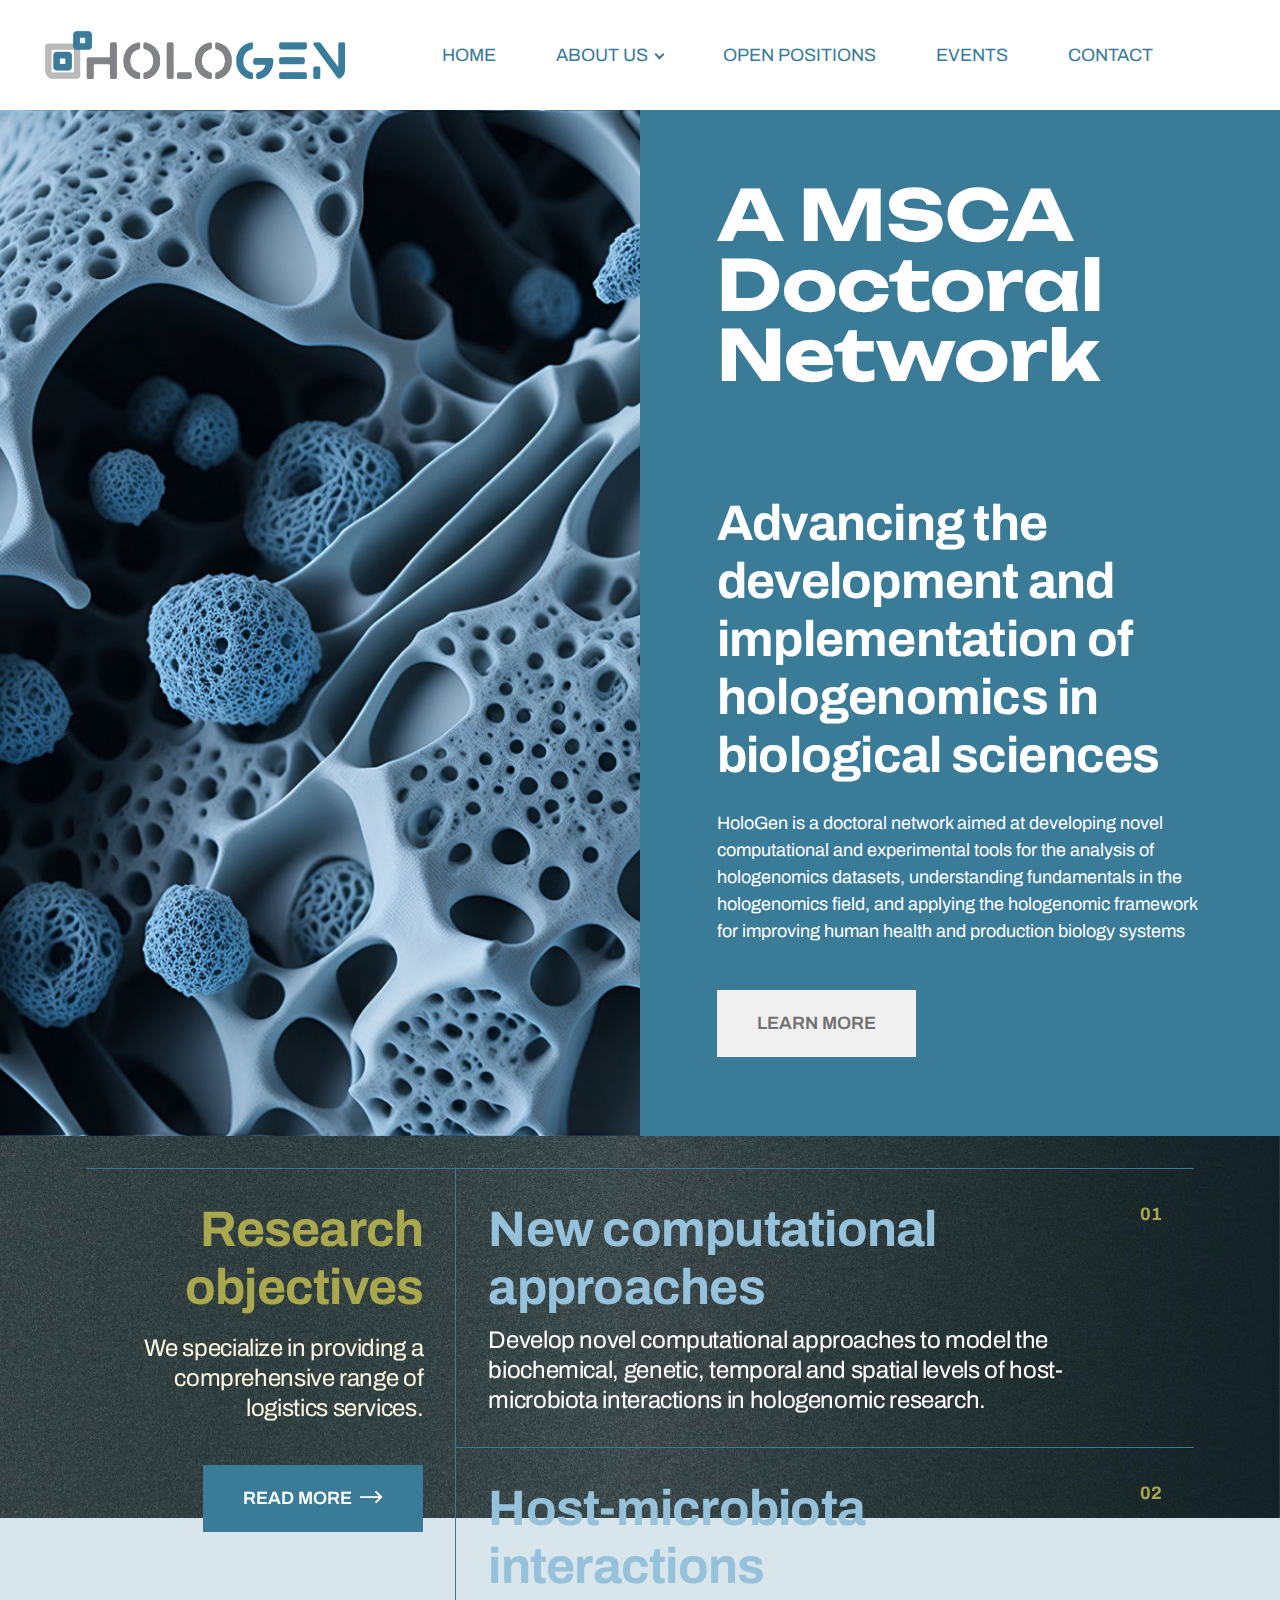
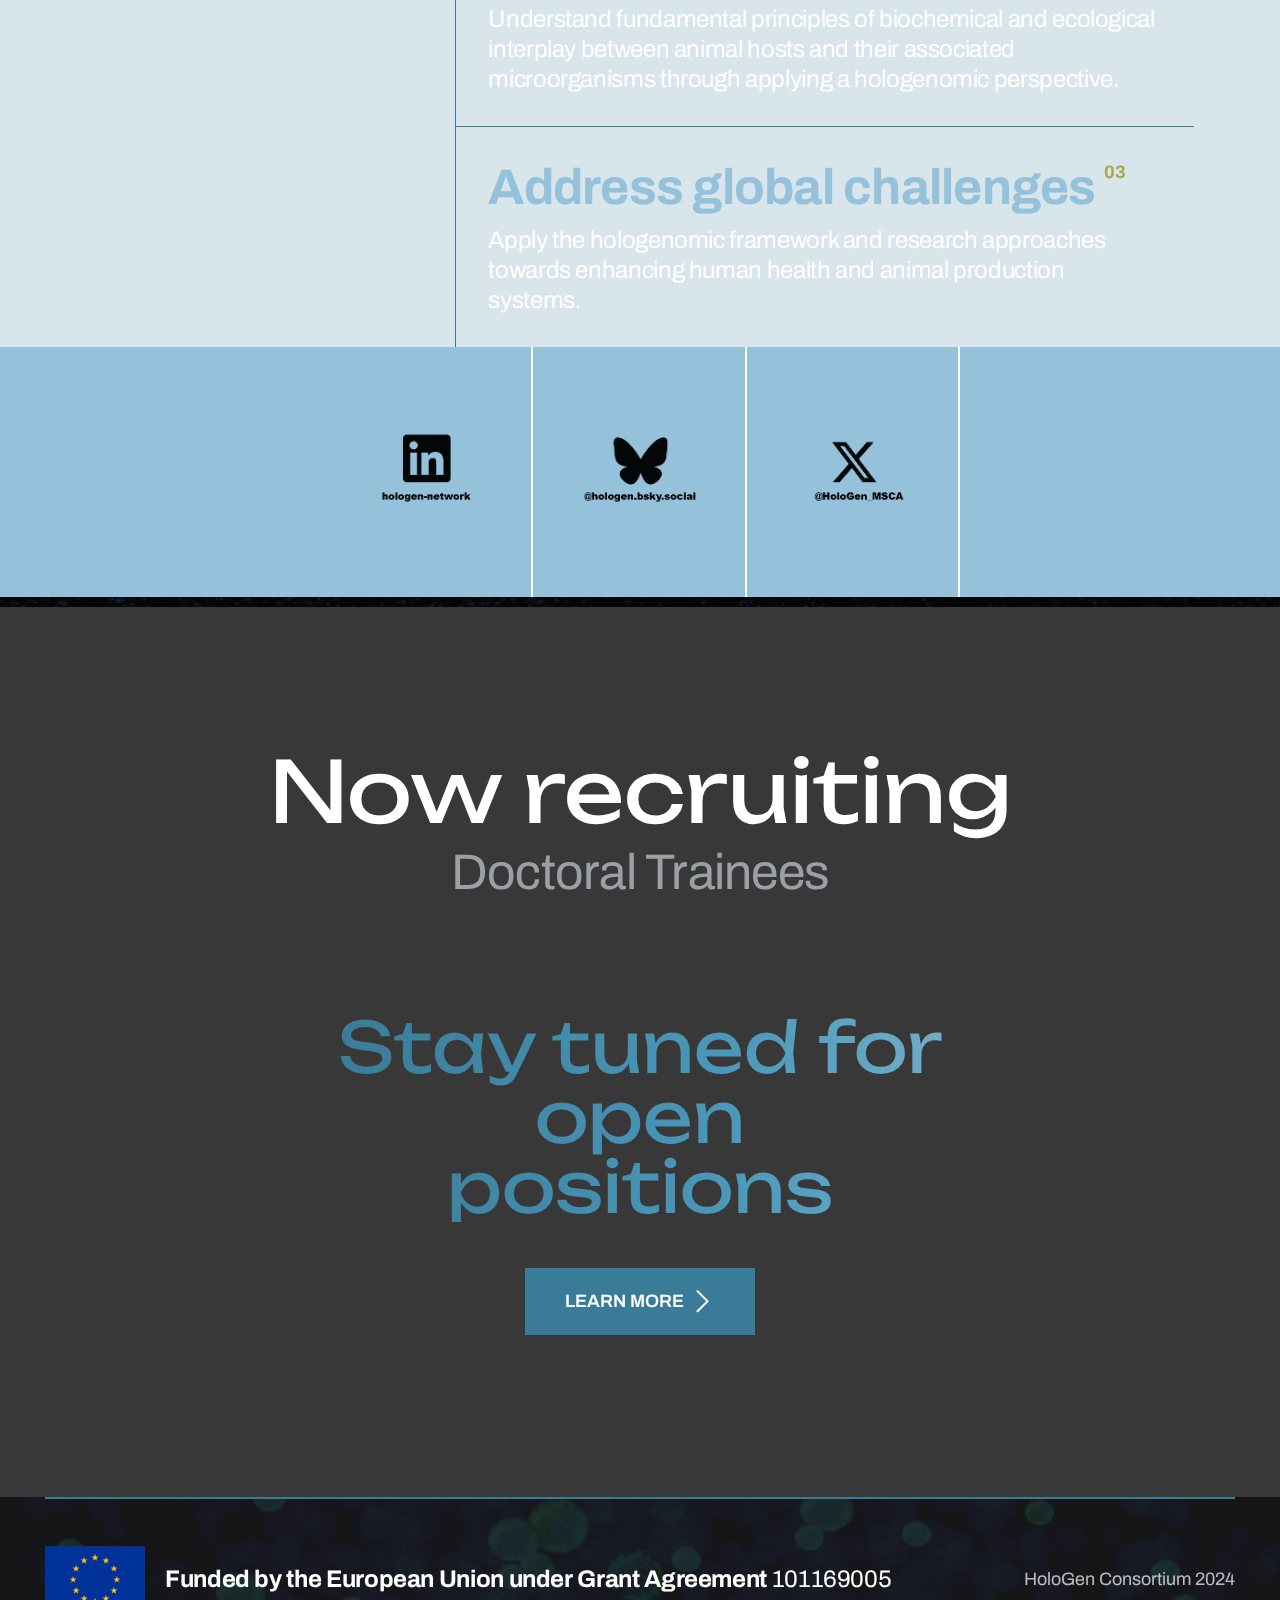
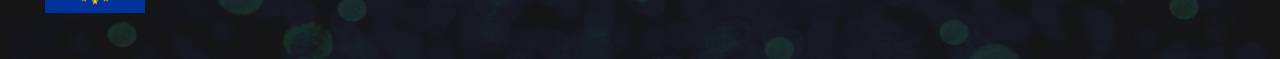
==== index.html @ 0f962e4b "UTU position" ====
<!DOCTYPE html>
<html  >
<head>
  
  <meta charset="UTF-8">
  <meta http-equiv="X-UA-Compatible" content="IE=edge">
  
  <meta name="viewport" content="width=device-width, initial-scale=1, minimum-scale=1">
  <link rel="shortcut icon" href="assets/images/hologen-favicon-128x130.png" type="image/x-icon">
  <meta name="description" content="">
  
  
  <title>Home</title>
  <link rel="stylesheet" href="assets/web/assets/mobirise-icons2/mobirise2.css">
  <link rel="stylesheet" href="assets/bootstrap/css/bootstrap.min.css">
  <link rel="stylesheet" href="assets/bootstrap/css/bootstrap-grid.min.css">
  <link rel="stylesheet" href="assets/bootstrap/css/bootstrap-reboot.min.css">
  <link rel="stylesheet" href="assets/parallax/jarallax.css">
  <link rel="stylesheet" href="assets/dropdown/css/style.css">
  <link rel="stylesheet" href="assets/socicon/css/styles.css">
  <link rel="stylesheet" href="assets/theme/css/style.css">
  <link rel="preload" href="https://fonts.googleapis.com/css?family=Unbounded:200,300,400,500,600,700,800,900&display=swap" as="style" onload="this.onload=null;this.rel='stylesheet'">
  <noscript><link rel="stylesheet" href="https://fonts.googleapis.com/css?family=Unbounded:200,300,400,500,600,700,800,900&display=swap"></noscript>
  <link rel="preload" href="https://fonts.googleapis.com/css?family=Archivo:100,200,300,400,500,600,700,800,900,100i,200i,300i,400i,500i,600i,700i,800i,900i&display=swap" as="style" onload="this.onload=null;this.rel='stylesheet'">
  <noscript><link rel="stylesheet" href="https://fonts.googleapis.com/css?family=Archivo:100,200,300,400,500,600,700,800,900,100i,200i,300i,400i,500i,600i,700i,800i,900i&display=swap"></noscript>
  <link rel="preload" as="style" href="assets/mobirise/css/mbr-additional.css?v=Hej0x1"><link rel="stylesheet" href="assets/mobirise/css/mbr-additional.css?v=Hej0x1" type="text/css">

  
  
  
</head>
<body>
  
  <section data-bs-version="5.1" class="menu menu01 divem5 cid-ukWJNv6UZV" once="menu" id="menu01-0">

    

    <nav class="navbar navbar-dropdown navbar-expand-lg">
        <div class="menu_box container-fluid">
            <div class="navbar-brand d-flex">
                <span class="navbar-logo">
                    <a href="index.html">
                        <img src="assets/images/hologen-logo-web-1000x160.png" alt="">
                    </a>
                </span>
                
                <button class="navbar-toggler" type="button" data-toggle="collapse" data-bs-toggle="collapse" data-target="#navbarSupportedContent" data-bs-target="#navbarSupportedContent" aria-controls="navbarNavAltMarkup" aria-expanded="false" aria-label="Toggle navigation">
                    <div class="hamburger">
                        <span></span>
                        <span></span>
                        <span></span>
                        <span></span>
                    </div>
                </button>
            </div>
            <div class="collapse navbar-collapse" id="navbarSupportedContent">
                <ul class="navbar-nav nav-dropdown nav-right" data-app-modern-menu="true"><li class="nav-item">
                        <a class="nav-link link text-primary display-4" href="index.html">
                            HOME
                        </a>
                    </li>
                    <li class="nav-item dropdown">
                        <a class="nav-link link text-primary dropdown-toggle display-4" href="#" data-toggle="dropdown-submenu" data-bs-toggle="dropdown" data-bs-auto-close="outside" aria-expanded="true">ABOUT US</a><div class="dropdown-menu" aria-labelledby="dropdown-214"><a class="text-primary show dropdown-item display-4" href="concept.html">Concept</a><a class="text-primary dropdown-item display-4" href="consortium.html">Consortium</a><a class="text-primary dropdown-item display-4" href="trainees.html">Trainees</a><a class="text-primary dropdown-item display-4" href="supervisors.html">Supervisors</a></div>
                    </li>
                    <li class="nav-item"><a class="nav-link link text-primary display-4" href="positions.html" aria-expanded="false">OPEN POSITIONS</a></li>
                    <li class="nav-item">
                        <a class="nav-link link text-primary display-4" href="events.html">EVENTS</a>
                    </li>
                    <li class="nav-item">
                        <a class="nav-link link text-primary display-4" href="contact.html">
                            CONTACT</a>
                    </li></ul>
                

                
            </div>
            
        </div>
    </nav>
</section>

<section data-bs-version="5.1" class="article04 divem5 cid-ulCXGBh31F" id="article04-6">
    
    

    <div class="container-fluid">
        <div class="row">
            <div class="col-12 col-lg-6 card">
                <div class="image-wrapper">
                    <img src="assets/images/mbr-1451x1087.jpg" alt="">
                </div>
            </div>
            <div class="col-12 col-lg-6 card">
                <div class="title-wrapper">
                    <h2 class="mbr-section-title mbr-fonts-style display-2"><strong>A MSCA Doctoral Network</strong></h2>
                    
                    <h3 class="mbr-section-subtitle mbr-fonts-style display-5"><strong>Advancing the development and implementation of hologenomics in biological sciences</strong></h3>
                    <p class="mbr-text mbr-fonts-style display-4">
                        HoloGen is a doctoral network aimed at developing novel computational and experimental tools for the analysis of hologenomics datasets, understanding fundamentals in the hologenomics field, and applying the hologenomic framework for improving human health and production biology systems
                    </p>
                    <div class="mbr-section-btn"><a class="btn btn-info display-4" href="concept.html">
                            LEARN MORE
                        </a></div>
                </div>
            </div>
        </div>
    </div>
</section>

<section data-bs-version="5.1" class="features01 fabm5 cid-ulGpEZr4z8 mbr-parallax-background" id="features01-17">
    

    
    <div class="mbr-overlay" style="opacity: 0.2; background-color: rgb(58, 123, 152);"></div>

    <div class="container">
        <div class="row">
            <div class="col-12 col-lg-4 card">
                <div class="content-wrapper">
                    <h2 class="mbr-section-title mbr-fonts-style display-5">
                        <strong>Research objectives</strong></h2>
                    <p class="mbr-text mbr-fonts-style display-7">
                        We specialize in providing a comprehensive range of logistics services.
                    </p>
                    <div class="mbr-section-btn"><a class="btn btn-primary display-4" href="concept.html">
                            <span class="mobi-mbri mobi-mbri-right mbr-iconfont mbr-iconfont-btn"></span>
                            READ MORE
                        </a></div>
                </div>
            </div>
            <div class="col-12 col-lg-8 card">
                <div class="items">
                    <div class="item features-without-image item-mb">
                        <div class="item-wrapper">
                            <div class="card-box">
                                <div class="title-wrapper">
                                    <div class="title-wrap">
                                        <h4 class="card-title mbr-fonts-style display-5">
                                            <strong>New computational approaches</strong></h4>
                                        <p class="card-number mbr-fonts-style display-4">
                                            <strong>01</strong>
                                        </p>
                                    </div>
                                </div>
                                <p class="card-text mbr-fonts-style display-7">
                                    Develop novel computational approaches to model the biochemical, genetic, temporal and spatial levels of host-microbiota interactions in hologenomic research.
                                </p>
                            </div>
                        </div>
                    </div>
                    <div class="item features-without-image item-mb">
                        <div class="item-wrapper">
                            <div class="card-box">
                                <div class="title-wrapper">
                                    <div class="title-wrap">
                                        <h4 class="card-title mbr-fonts-style display-5">
                                            <strong>Host-microbiota interactions</strong></h4>
                                        <p class="card-number mbr-fonts-style display-4">
                                            <strong>02</strong>
                                        </p>
                                    </div>
                                </div>
                                <p class="card-text mbr-fonts-style display-7">
                                    Understand fundamental principles of biochemical and ecological interplay between animal hosts and their associated microorganisms through applying a hologenomic perspective.
                                </p>
                            </div>
                        </div>
                    </div>
                    <div class="item features-without-image item-mb">
                        <div class="item-wrapper">
                            <div class="card-box">
                                <div class="title-wrapper">
                                    <div class="title-wrap">
                                        <h4 class="card-title mbr-fonts-style display-5">
                                            <strong>Address global challenges</strong></h4>
                                        <p class="card-number mbr-fonts-style display-4">
                                            <strong>03</strong>
                                        </p>
                                    </div>
                                </div>
                                <p class="card-text mbr-fonts-style display-7">
                                    Apply the hologenomic framework and research approaches towards enhancing human health and animal production systems.
                                </p>
                            </div>
                        </div>
                    </div>
                    
                </div>
            </div>
        </div>
    </div>
</section>

<section data-bs-version="5.1" class="clients01 divem5 cid-unRMt2poG2" id="clients01-1m">
    

    
    

    <div class="container-fluid">
        <div class="row">
            <div class="item features-image col-12 col-lg-2 col-md-6 active">
                <div class="item-wrapper">
                    <a href="http://www.linkedin.com/company/hologen-network" target="_blank">
                        <div class="item-img">
                            <img src="assets/images/hologen-linkedin-349x349.png" alt="Hologen in LinkedIn">
                        </div>
                    </a>
                </div>
            </div>
            
            
            <div class="item features-image col-12 col-lg-2 col-md-6">
                <div class="item-wrapper">
                    <a href="https://bsky.app/" target="_blank">
                        <div class="item-img">
                            <img src="assets/images/hologen-bluesky-349x349.png" alt="Hologen in Bluesky" data-slide-to="3" data-bs-slide-to="3">
                        </div>
                    </a>
                </div>
            </div>
            
            <div class="item features-image col-12 col-lg-2 col-md-6">
                <div class="item-wrapper">
                    <a href="https://x.com/HoloGen_MSCA" target="_blank">
                        <div class="item-img">
                            <img src="assets/images/hologen-x-349x349.png" alt="Hologen in Twitter">
                        </div>
                    </a>
                </div>
            </div>
        </div>
    </div>
</section>

<section data-bs-version="5.1" class="header02 progressm5 cid-ulDdj1aQAI mbr-fullscreen mbr-parallax-background" id="header02-t">
	

	
	<div class="mbr-overlay" style="opacity: 0.8; background-color: rgb(6, 6, 6);"></div>

	<div class="container-fluid">
		<div class="row">
			<div class="col-12">
				<div class="content-wrapper">
					<h1 class="mbr-section-title mbr-fonts-style display-1">
						Now recruiting</h1>
					<div class="desc-wrapper">
						<p class="mbr-desc mbr-fonts-style display-5">
							Doctoral Trainees</p>
					</div>
					<div class="text-wrapper">
						<p class="mbr-text mbr-fonts-style display-2">
							Stay tuned for open positions</p>
					</div>
					<div class="mbr-section-btn"><a class="btn btn-primary display-4" href="positions.html">
							<span class="mobi-mbri mobi-mbri-arrow-next mbr-iconfont mbr-iconfont-btn"></span>
							LEARN MORE</a></div>
				</div>
			</div>
		</div>
	</div>
</section>

<section data-bs-version="5.1" class="footer01 divem5 cid-ulCUPQgLkT" once="footers" id="footer01-4">
    

    
    <div class="mbr-overlay" style="opacity: 0.9; background-color: rgb(23, 23, 23);"></div>

    <div class="container-fluid">
        <div class="row">
            
            
            <div class="col-12">
                <div class="copy-wrapper">
                    <a class="logo-wrapper" href="#">
                        <img src="assets/images/eu-flag-120x80.jpg" alt="">
                        <p class="mbr-brand mbr-fonts-style display-7">
                           <strong>Funded by the European Union under Grant Agreement&nbsp;</strong>101169005</p>
                    </a>
                    <p class="mbr-copy mbr-fonts-style display-4">
                        HoloGen Consortium 2024</p>
                </div>
            </div>
        </div>
    </div>
</section>


<script src="assets/bootstrap/js/bootstrap.bundle.min.js"></script>
  <script src="assets/parallax/jarallax.js"></script>
  <script src="assets/smoothscroll/smooth-scroll.js"></script>
  <script src="assets/ytplayer/index.js"></script>
  <script src="assets/dropdown/js/navbar-dropdown.js"></script>
  <script src="assets/theme/js/script.js"></script>
  
  
  
</body>
</html>
---- assets/web/assets/mobirise-icons2/mobirise2.css ----
@font-face {
  font-family: 'Moririse2';
  font-display: swap;
  src:  url('mobirise2.eot?f2bix4');
  src:  url('mobirise2.eot?f2bix4#iefix') format('embedded-opentype'),
    url('mobirise2.ttf?f2bix4') format('truetype'),
    url('mobirise2.woff?f2bix4') format('woff'),
    url('mobirise2.svg?f2bix4#mobirise2') format('svg');
  font-weight: normal;
  font-style: normal;
}

[class^="mobi-"], [class*=" mobi-"] {
  /* use !important to prevent issues with browser extensions that change fonts */
  font-family: 'Moririse2' !important;
  speak: none;
  font-style: normal;
  font-weight: normal;
  font-variant: normal;
  text-transform: none;
  line-height: 1;

  /* Better Font Rendering =========== */
  -webkit-font-smoothing: antialiased;
  -moz-osx-font-smoothing: grayscale;
}

.mobi-mbri-add-submenu:before {
  content: "\e900";
}
.mobi-mbri-alert:before {
  content: "\e901";
}
.mobi-mbri-align-center:before {
  content: "\e902";
}
.mobi-mbri-align-justify:before {
  content: "\e903";
}
.mobi-mbri-align-left:before {
  content: "\e904";
}
.mobi-mbri-align-right:before {
  content: "\e905";
}
.mobi-mbri-android:before {
  content: "\e906";
}
.mobi-mbri-apple:before {
  content: "\e907";
}
.mobi-mbri-arrow-down:before {
  content: "\e908";
}
.mobi-mbri-arrow-next:before {
  content: "\e909";
}
.mobi-mbri-arrow-prev:before {
  content: "\e90a";
}
.mobi-mbri-arrow-up:before {
  content: "\e90b";
}
.mobi-mbri-bold:before {
  content: "\e90c";
}
.mobi-mbri-bookmark:before {
  content: "\e90d";
}
.mobi-mbri-bootstrap:before {
  content: "\e90e";
}
.mobi-mbri-briefcase:before {
  content: "\e90f";
}
.mobi-mbri-browse:before {
  content: "\e910";
}
.mobi-mbri-bulleted-list:before {
  content: "\e911";
}
.mobi-mbri-calendar:before {
  content: "\e912";
}
.mobi-mbri-camera:before {
  content: "\e913";
}
.mobi-mbri-cart-add:before {
  content: "\e914";
}
.mobi-mbri-cart-full:before {
  content: "\e915";
}
.mobi-mbri-cash:before {
  content: "\e916";
}
.mobi-mbri-change-style:before {
  content: "\e917";
}
.mobi-mbri-chat:before {
  content: "\e918";
}
.mobi-mbri-clock:before {
  content: "\e919";
}
.mobi-mbri-close:before {
  content: "\e91a";
}
.mobi-mbri-cloud:before {
  content: "\e91b";
}
.mobi-mbri-code:before {
  content: "\e91c";
}
.mobi-mbri-contact-form:before {
  content: "\e91d";
}
.mobi-mbri-credit-card:before {
  content: "\e91e";
}
.mobi-mbri-cursor-click:before {
  content: "\e91f";
}
.mobi-mbri-cust-feedback:before {
  content: "\e920";
}
.mobi-mbri-database:before {
  content: "\e921";
}
.mobi-mbri-delivery:before {
  content: "\e922";
}
.mobi-mbri-desktop:before {
  content: "\e923";
}
.mobi-mbri-devices:before {
  content: "\e924";
}
.mobi-mbri-down:before {
  content: "\e925";
}
.mobi-mbri-download-2:before {
  content: "\e926";
}
.mobi-mbri-download:before {
  content: "\e927";
}
.mobi-mbri-drag-n-drop-2:before {
  content: "\e928";
}
.mobi-mbri-drag-n-drop:before {
  content: "\e929";
}
.mobi-mbri-edit-2:before {
  content: "\e92a";
}
.mobi-mbri-edit:before {
  content: "\e92b";
}
.mobi-mbri-error:before {
  content: "\e92c";
}
.mobi-mbri-extension:before {
  content: "\e92d";
}
.mobi-mbri-features:before {
  content: "\e92e";
}
.mobi-mbri-file:before {
  content: "\e92f";
}
.mobi-mbri-flag:before {
  content: "\e930";
}
.mobi-mbri-folder:before {
  content: "\e931";
}
.mobi-mbri-gift:before {
  content: "\e932";
}
.mobi-mbri-github:before {
  content: "\e933";
}
.mobi-mbri-globe-2:before {
  content: "\e934";
}
.mobi-mbri-globe:before {
  content: "\e935";
}
.mobi-mbri-growing-chart:before {
  content: "\e936";
}
.mobi-mbri-hearth:before {
  content: "\e937";
}
.mobi-mbri-help:before {
  content: "\e938";
}
.mobi-mbri-home:before {
  content: "\e939";
}
.mobi-mbri-hot-cup:before {
  content: "\e93a";
}
.mobi-mbri-idea:before {
  content: "\e93b";
}
.mobi-mbri-image-gallery:before {
  content: "\e93c";
}
.mobi-mbri-image-slider:before {
  content: "\e93d";
}
.mobi-mbri-info:before {
  content: "\e93e";
}
.mobi-mbri-italic:before {
  content: "\e93f";
}
.mobi-mbri-key:before {
  content: "\e940";
}
.mobi-mbri-laptop:before {
  content: "\e941";
}
.mobi-mbri-layers:before {
  content: "\e942";
}
.mobi-mbri-left-right:before {
  content: "\e943";
}
.mobi-mbri-left:before {
  content: "\e944";
}
.mobi-mbri-letter:before {
  content: "\e945";
}
.mobi-mbri-like:before {
  content: "\e946";
}
.mobi-mbri-link:before {
  content: "\e947";
}
.mobi-mbri-lock:before {
  content: "\e948";
}
.mobi-mbri-login:before {
  content: "\e949";
}
.mobi-mbri-logout:before {
  content: "\e94a";
}
.mobi-mbri-magic-stick:before {
  content: "\e94b";
}
.mobi-mbri-map-pin:before {
  content: "\e94c";
}
.mobi-mbri-menu:before {
  content: "\e94d";
}
.mobi-mbri-mobile-2:before {
  content: "\e94e";
}
.mobi-mbri-mobile-horizontal:before {
  content: "\e94f";
}
.mobi-mbri-mobile:before {
  content: "\e950";
}
.mobi-mbri-mobirise:before {
  content: "\e951";
}
.mobi-mbri-more-horizontal:before {
  content: "\e952";
}
.mobi-mbri-more-vertical:before {
  content: "\e953";
}
.mobi-mbri-music:before {
  content: "\e954";
}
.mobi-mbri-new-file:before {
  content: "\e955";
}
.mobi-mbri-numbered-list:before {
  content: "\e956";
}
.mobi-mbri-opened-folder:before {
  content: "\e957";
}
.mobi-mbri-pages:before {
  content: "\e958";
}
.mobi-mbri-paper-plane:before {
  content: "\e959";
}
.mobi-mbri-paperclip:before {
  content: "\e95a";
}
.mobi-mbri-phone:before {
  content: "\e95b";
}
.mobi-mbri-photo:before {
  content: "\e95c";
}
.mobi-mbri-photos:before {
  content: "\e95d";
}
.mobi-mbri-pin:before {
  content: "\e95e";
}
.mobi-mbri-play:before {
  content: "\e95f";
}
.mobi-mbri-plus:before {
  content: "\e960";
}
.mobi-mbri-preview:before {
  content: "\e961";
}
.mobi-mbri-print:before {
  content: "\e962";
}
.mobi-mbri-protect:before {
  content: "\e963";
}
.mobi-mbri-question:before {
  content: "\e964";
}
.mobi-mbri-quote-left:before {
  content: "\e965";
}
.mobi-mbri-quote-right:before {
  content: "\e966";
}
.mobi-mbri-redo:before {
  content: "\e967";
}
.mobi-mbri-refresh:before {
  content: "\e968";
}
.mobi-mbri-responsive-2:before {
  content: "\e969";
}
.mobi-mbri-responsive:before {
  content: "\e96a";
}
.mobi-mbri-right:before {
  content: "\e96b";
}
.mobi-mbri-rocket:before {
  content: "\e96c";
}
.mobi-mbri-sad-face:before {
  content: "\e96d";
}
.mobi-mbri-sale:before {
  content: "\e96e";
}
.mobi-mbri-save:before {
  content: "\e96f";
}
.mobi-mbri-search:before {
  content: "\e970";
}
.mobi-mbri-setting-2:before {
  content: "\e971";
}
.mobi-mbri-setting-3:before {
  content: "\e972";
}
.mobi-mbri-setting:before {
  content: "\e973";
}
.mobi-mbri-share:before {
  content: "\e974";
}
.mobi-mbri-shopping-bag:before {
  content: "\e975";
}
.mobi-mbri-shopping-basket:before {
  content: "\e976";
}
.mobi-mbri-shopping-cart:before {
  content: "\e977";
}
.mobi-mbri-sites:before {
  content: "\e978";
}
.mobi-mbri-smile-face:before {
  content: "\e979";
}
.mobi-mbri-speed:before {
  content: "\e97a";
}
.mobi-mbri-star:before {
  content: "\e97b";
}
.mobi-mbri-success:before {
  content: "\e97c";
}
.mobi-mbri-sun:before {
  content: "\e97d";
}
.mobi-mbri-sun2:before {
  content: "\e97e";
}
.mobi-mbri-tablet-vertical:before {
  content: "\e97f";
}
.mobi-mbri-tablet:before {
  content: "\e980";
}
.mobi-mbri-target:before {
  content: "\e981";
}
.mobi-mbri-timer:before {
  content: "\e982";
}
.mobi-mbri-to-ftp:before {
  content: "\e983";
}
.mobi-mbri-to-local-drive:before {
  content: "\e984";
}
.mobi-mbri-touch-swipe:before {
  content: "\e985";
}
.mobi-mbri-touch:before {
  content: "\e986";
}
.mobi-mbri-trash:before {
  content: "\e987";
}
.mobi-mbri-underline:before {
  content: "\e988";
}
.mobi-mbri-undo:before {
  content: "\e989";
}
.mobi-mbri-unlink:before {
  content: "\e98a";
}
.mobi-mbri-unlock:before {
  content: "\e98b";
}
.mobi-mbri-up-down:before {
  content: "\e98c";
}
.mobi-mbri-up:before {
  content: "\e98d";
}
.mobi-mbri-update:before {
  content: "\e98e";
}
.mobi-mbri-upload-2:before {
  content: "\e98f";
}
.mobi-mbri-upload:before {
  content: "\e990";
}
.mobi-mbri-user-2:before {
  content: "\e991";
}
.mobi-mbri-user:before {
  content: "\e992";
}
.mobi-mbri-users:before {
  content: "\e993";
}
.mobi-mbri-video-play:before {
  content: "\e994";
}
.mobi-mbri-video:before {
  content: "\e995";
}
.mobi-mbri-watch:before {
  content: "\e996";
}
.mobi-mbri-website-theme-2:before {
  content: "\e997";
}
.mobi-mbri-website-theme:before {
  content: "\e998";
}
.mobi-mbri-wifi:before {
  content: "\e999";
}
.mobi-mbri-windows:before {
  content: "\e99a";
}
.mobi-mbri-zoom-in:before {
  content: "\e99b";
}
.mobi-mbri-zoom-out:before {
  content: "\e99c";
}
---- assets/parallax/jarallax.css ----
.jarallax {
    position: relative;
    z-index: 0;
}
.jarallax > .jarallax-img {
    position: absolute;
    object-fit: cover;
    /* support for plugin https://github.com/bfred-it/object-fit-images */
    font-family: 'object-fit: cover;';
    top: 0;
    left: 0;
    width: 100%;
    height: 100%;
    z-index: -1;
}
---- assets/dropdown/css/style.css ----
.navbar-dropdown {
  left: 0;
  padding: 0;
  position: absolute;
  right: 0;
  top: 0;
  transition: all 0.45s ease;
  z-index: 1030;
  background: #282828; }
  .navbar-dropdown .navbar-logo {
    margin-right: 0.8rem;
    transition: margin 0.3s ease-in-out;
    vertical-align: middle; }
    .navbar-dropdown .navbar-logo img {
      height: 3.125rem;
      transition: all 0.3s ease-in-out; }
    .navbar-dropdown .navbar-logo.mbr-iconfont {
      font-size: 3.125rem;
      line-height: 3.125rem; }
  .navbar-dropdown .navbar-caption {
    font-weight: 700;
    white-space: normal;
    vertical-align: -4px;
    line-height: 3.125rem !important; }
    .navbar-dropdown .navbar-caption, .navbar-dropdown .navbar-caption:hover {
      color: inherit;
      text-decoration: none; }
  .navbar-dropdown .mbr-iconfont + .navbar-caption {
    vertical-align: -1px; }
  .navbar-dropdown.navbar-fixed-top {
    position: fixed; }
  .navbar-dropdown .navbar-brand span {
    vertical-align: -4px; }
  .navbar-dropdown.bg-color.transparent {
    background: none; }
  .navbar-dropdown.navbar-short .navbar-brand {
    padding: 0.625rem 0; }
    .navbar-dropdown.navbar-short .navbar-brand span {
      vertical-align: -1px; }
  .navbar-dropdown.navbar-short .navbar-caption {
    line-height: 2.375rem !important;
    vertical-align: -2px; }
  .navbar-dropdown.navbar-short .navbar-logo {
    margin-right: 0.5rem; }
    .navbar-dropdown.navbar-short .navbar-logo img {
      height: 2.375rem; }
    .navbar-dropdown.navbar-short .navbar-logo.mbr-iconfont {
      font-size: 2.375rem;
      line-height: 2.375rem; }
  .navbar-dropdown.navbar-short .mbr-table-cell {
    height: 3.625rem; }
  .navbar-dropdown .navbar-close {
    left: 0.6875rem;
    position: fixed;
    top: 0.75rem;
    z-index: 1000; }
  .navbar-dropdown .hamburger-icon {
    content: "";
    display: inline-block;
    vertical-align: middle;
    width: 16px;
    -webkit-box-shadow: 0 -6px 0 1px #282828,0 0 0 1px #282828,0 6px 0 1px #282828;
    -moz-box-shadow: 0 -6px 0 1px #282828,0 0 0 1px #282828,0 6px 0 1px #282828;
    box-shadow: 0 -6px 0 1px #282828,0 0 0 1px #282828,0 6px 0 1px #282828; }

.dropdown-menu .dropdown-toggle[data-toggle="dropdown-submenu"]::after {
  border-bottom: 0.35em solid transparent;
  border-left: 0.35em solid;
  border-right: 0;
  border-top: 0.35em solid transparent;
  margin-left: 0.3rem; }

.dropdown-menu .dropdown-item:focus {
  outline: 0; }

.nav-dropdown {
  font-size: 0.75rem;
  font-weight: 500;
  height: auto !important; }
  .nav-dropdown .nav-btn {
    padding-left: 1rem; }
  .nav-dropdown .link {
    margin: .667em 1.667em;
    font-weight: 500;
    padding: 0;
    transition: color .2s ease-in-out; }
    .nav-dropdown .link.dropdown-toggle {
      margin-right: 2.583em; }
      .nav-dropdown .link.dropdown-toggle::after {
        margin-left: .25rem;
        border-top: 0.35em solid;
        border-right: 0.35em solid transparent;
        border-left: 0.35em solid transparent;
        border-bottom: 0; }
      .nav-dropdown .link.dropdown-toggle[aria-expanded="true"] {
        margin: 0;
        padding: 0.667em 3.263em  0.667em 1.667em; }
  .nav-dropdown .link::after,
  .nav-dropdown .dropdown-item::after {
    color: inherit; }
  .nav-dropdown .btn {
    font-size: 0.75rem;
    font-weight: 700;
    letter-spacing: 0;
    margin-bottom: 0;
    padding-left: 1.25rem;
    padding-right: 1.25rem; }
  .nav-dropdown .dropdown-menu {
    border-radius: 0;
    border: 0;
    left: 0;
    margin: 0;
    padding-bottom: 1.25rem;
    padding-top: 1.25rem;
    position: relative; }
  .nav-dropdown .dropdown-submenu {
    margin-left: 0.125rem;
    top: 0; }
  .nav-dropdown .dropdown-item {
    font-weight: 500;
    line-height: 2;
    padding: 0.3846em 4.615em 0.3846em 1.5385em;
    position: relative;
    transition: color .2s ease-in-out, background-color .2s ease-in-out; }
    .nav-dropdown .dropdown-item::after {
      margin-top: -0.3077em;
      position: absolute;
      right: 1.1538em;
      top: 50%; }
    .nav-dropdown .dropdown-item:focus, .nav-dropdown .dropdown-item:hover {
      background: none; }

@media (max-width: 767px) {
  .nav-dropdown.navbar-toggleable-sm {
    bottom: 0;
    display: none;
    left: 0;
    overflow-x: hidden;
    position: fixed;
    top: 0;
    transform: translateX(-100%);
    -ms-transform: translateX(-100%);
    -webkit-transform: translateX(-100%);
    width: 18.75rem;
    z-index: 999; } }
.nav-dropdown.navbar-toggleable-xl {
  bottom: 0;
  display: none;
  left: 0;
  overflow-x: hidden;
  position: fixed;
  top: 0;
  transform: translateX(-100%);
  -ms-transform: translateX(-100%);
  -webkit-transform: translateX(-100%);
  width: 18.75rem;
  z-index: 999; }

.nav-dropdown-sm {
  display: block !important;
  overflow-x: hidden;
  overflow: auto;
  padding-top: 3.875rem; }
  .nav-dropdown-sm::after {
    content: "";
    display: block;
    height: 3rem;
    width: 100%; }
  .nav-dropdown-sm.collapse.in ~ .navbar-close {
    display: block !important; }
  .nav-dropdown-sm.collapsing, .nav-dropdown-sm.collapse.in {
    transform: translateX(0);
    -ms-transform: translateX(0);
    -webkit-transform: translateX(0);
    transition: all 0.25s ease-out;
    -webkit-transition: all 0.25s ease-out;
    background: #282828; }
  .nav-dropdown-sm.collapsing[aria-expanded="false"] {
    transform: translateX(-100%);
    -ms-transform: translateX(-100%);
    -webkit-transform: translateX(-100%); }
  .nav-dropdown-sm .nav-item {
    display: block;
    margin-left: 0 !important;
    padding-left: 0; }
  .nav-dropdown-sm .link,
  .nav-dropdown-sm .dropdown-item {
    border-top: 1px dotted rgba(255, 255, 255, 0.1);
    font-size: 0.8125rem;
    line-height: 1.6;
    margin: 0 !important;
    padding: 0.875rem 2.4rem 0.875rem 1.5625rem !important;
    position: relative;
    white-space: normal; }
    .nav-dropdown-sm .link:focus, .nav-dropdown-sm .link:hover,
    .nav-dropdown-sm .dropdown-item:focus,
    .nav-dropdown-sm .dropdown-item:hover {
      background: rgba(0, 0, 0, 0.2) !important;
      color: #c0a375; }
  .nav-dropdown-sm .nav-btn {
    position: relative;
    padding: 1.5625rem 1.5625rem 0 1.5625rem; }
    .nav-dropdown-sm .nav-btn::before {
      border-top: 1px dotted rgba(255, 255, 255, 0.1);
      content: "";
      left: 0;
      position: absolute;
      top: 0;
      width: 100%; }
    .nav-dropdown-sm .nav-btn + .nav-btn {
      padding-top: 0.625rem; }
      .nav-dropdown-sm .nav-btn + .nav-btn::before {
        display: none; }
  .nav-dropdown-sm .btn {
    padding: 0.625rem 0; }
  .nav-dropdown-sm .dropdown-toggle[data-toggle="dropdown-submenu"]::after {
    margin-left: .25rem;
    border-top: 0.35em solid;
    border-right: 0.35em solid transparent;
    border-left: 0.35em solid transparent;
    border-bottom: 0; }
  .nav-dropdown-sm .dropdown-toggle[data-toggle="dropdown-submenu"][aria-expanded="true"]::after {
    border-top: 0;
    border-right: 0.35em solid transparent;
    border-left: 0.35em solid transparent;
    border-bottom: 0.35em solid; }
  .nav-dropdown-sm .dropdown-menu {
    margin: 0;
    padding: 0;
    position: relative;
    top: 0;
    left: 0;
    width: 100%;
    border: 0;
    float: none;
    border-radius: 0;
    background: none; }
  .nav-dropdown-sm .dropdown-submenu {
    left: 100%;
    margin-left: 0.125rem;
    margin-top: -1.25rem;
    top: 0; }

.navbar-toggleable-sm .nav-dropdown .dropdown-menu {
  position: absolute; }

.navbar-toggleable-sm .nav-dropdown .dropdown-submenu {
  left: 100%;
  margin-left: 0.125rem;
  margin-top: -1.25rem;
  top: 0; }

.navbar-toggleable-sm.opened .nav-dropdown .dropdown-menu {
  position: relative; }

.navbar-toggleable-sm.opened .nav-dropdown .dropdown-submenu {
  left: 0;
  margin-left: 00rem;
  margin-top: 0rem;
  top: 0; }

.is-builder .nav-dropdown.collapsing {
  transition: none !important; }
---- assets/socicon/css/styles.css ----
@charset "UTF-8";

@font-face {
  font-family: 'Socicon';
  src:  url('../fonts/socicon.eot');
  src:  url('../fonts/socicon.eot?#iefix') format('embedded-opentype'),
    url('../fonts/socicon.woff2') format('woff2'),
    url('../fonts/socicon.ttf') format('truetype'),
    url('../fonts/socicon.woff') format('woff'),
    url('../fonts/socicon.svg#socicon') format('svg');
  font-weight: normal;
  font-style: normal;
  font-display: swap;
}

[data-icon]:before {
  font-family: "socicon" !important;
  content: attr(data-icon);
  font-style: normal !important;
  font-weight: normal !important;
  font-variant: normal !important;
  text-transform: none !important;
  speak: none;
  line-height: 1;
  -webkit-font-smoothing: antialiased;
  -moz-osx-font-smoothing: grayscale;
}

[class^="socicon-"], [class*=" socicon-"] {
  /* use !important to prevent issues with browser extensions that change fonts */
  font-family: 'Socicon' !important;
  speak: none;
  font-style: normal;
  font-weight: normal;
  font-variant: normal;
  text-transform: none;
  line-height: 1;

  /* Better Font Rendering =========== */
  -webkit-font-smoothing: antialiased;
  -moz-osx-font-smoothing: grayscale;
}

.socicon-500px:before {
  content: "\e000";
}
.socicon-8tracks:before {
  content: "\e001";
}
.socicon-airbnb:before {
  content: "\e002";
}
.socicon-alliance:before {
  content: "\e003";
}
.socicon-amazon:before {
  content: "\e004";
}
.socicon-amplement:before {
  content: "\e005";
}
.socicon-android:before {
  content: "\e006";
}
.socicon-angellist:before {
  content: "\e007";
}
.socicon-apple:before {
  content: "\e008";
}
.socicon-appnet:before {
  content: "\e009";
}
.socicon-baidu:before {
  content: "\e00a";
}
.socicon-bandcamp:before {
  content: "\e00b";
}
.socicon-battlenet:before {
  content: "\e00c";
}
.socicon-mixer:before {
  content: "\e00d";
}
.socicon-bebee:before {
  content: "\e00e";
}
.socicon-bebo:before {
  content: "\e00f";
}
.socicon-behance:before {
  content: "\e010";
}
.socicon-blizzard:before {
  content: "\e011";
}
.socicon-blogger:before {
  content: "\e012";
}
.socicon-buffer:before {
  content: "\e013";
}
.socicon-chrome:before {
  content: "\e014";
}
.socicon-coderwall:before {
  content: "\e015";
}
.socicon-curse:before {
  content: "\e016";
}
.socicon-dailymotion:before {
  content: "\e017";
}
.socicon-deezer:before {
  content: "\e018";
}
.socicon-delicious:before {
  content: "\e019";
}
.socicon-deviantart:before {
  content: "\e01a";
}
.socicon-diablo:before {
  content: "\e01b";
}
.socicon-digg:before {
  content: "\e01c";
}
.socicon-discord:before {
  content: "\e01d";
}
.socicon-disqus:before {
  content: "\e01e";
}
.socicon-douban:before {
  content: "\e01f";
}
.socicon-draugiem:before {
  content: "\e020";
}
.socicon-dribbble:before {
  content: "\e021";
}
.socicon-drupal:before {
  content: "\e022";
}
.socicon-ebay:before {
  content: "\e023";
}
.socicon-ello:before {
  content: "\e024";
}
.socicon-endomodo:before {
  content: "\e025";
}
.socicon-envato:before {
  content: "\e026";
}
.socicon-etsy:before {
  content: "\e027";
}
.socicon-facebook:before {
  content: "\e028";
}
.socicon-feedburner:before {
  content: "\e029";
}
.socicon-filmweb:before {
  content: "\e02a";
}
.socicon-firefox:before {
  content: "\e02b";
}
.socicon-flattr:before {
  content: "\e02c";
}
.socicon-flickr:before {
  content: "\e02d";
}
.socicon-formulr:before {
  content: "\e02e";
}
.socicon-forrst:before {
  content: "\e02f";
}
.socicon-foursquare:before {
  content: "\e030";
}
.socicon-friendfeed:before {
  content: "\e031";
}
.socicon-github:before {
  content: "\e032";
}
.socicon-goodreads:before {
  content: "\e033";
}
.socicon-google:before {
  content: "\e034";
}
.socicon-googlescholar:before {
  content: "\e035";
}
.socicon-googlegroups:before {
  content: "\e036";
}
.socicon-googlephotos:before {
  content: "\e037";
}
.socicon-googleplus:before {
  content: "\e038";
}
.socicon-grooveshark:before {
  content: "\e039";
}
.socicon-hackerrank:before {
  content: "\e03a";
}
.socicon-hearthstone:before {
  content: "\e03b";
}
.socicon-hellocoton:before {
  content: "\e03c";
}
.socicon-heroes:before {
  content: "\e03d";
}
.socicon-smashcast:before {
  content: "\e03e";
}
.socicon-horde:before {
  content: "\e03f";
}
.socicon-houzz:before {
  content: "\e040";
}
.socicon-icq:before {
  content: "\e041";
}
.socicon-identica:before {
  content: "\e042";
}
.socicon-imdb:before {
  content: "\e043";
}
.socicon-instagram:before {
  content: "\e044";
}
.socicon-issuu:before {
  content: "\e045";
}
.socicon-istock:before {
  content: "\e046";
}
.socicon-itunes:before {
  content: "\e047";
}
.socicon-keybase:before {
  content: "\e048";
}
.socicon-lanyrd:before {
  content: "\e049";
}
.socicon-lastfm:before {
  content: "\e04a";
}
.socicon-line:before {
  content: "\e04b";
}
.socicon-linkedin:before {
  content: "\e04c";
}
.socicon-livejournal:before {
  content: "\e04d";
}
.socicon-lyft:before {
  content: "\e04e";
}
.socicon-macos:before {
  content: "\e04f";
}
.socicon-mail:before {
  content: "\e050";
}
.socicon-medium:before {
  content: "\e051";
}
.socicon-meetup:before {
  content: "\e052";
}
.socicon-mixcloud:before {
  content: "\e053";
}
.socicon-modelmayhem:before {
  content: "\e054";
}
.socicon-mumble:before {
  content: "\e055";
}
.socicon-myspace:before {
  content: "\e056";
}
.socicon-newsvine:before {
  content: "\e057";
}
.socicon-nintendo:before {
  content: "\e058";
}
.socicon-npm:before {
  content: "\e059";
}
.socicon-odnoklassniki:before {
  content: "\e05a";
}
.socicon-openid:before {
  content: "\e05b";
}
.socicon-opera:before {
  content: "\e05c";
}
.socicon-outlook:before {
  content: "\e05d";
}
.socicon-overwatch:before {
  content: "\e05e";
}
.socicon-patreon:before {
  content: "\e05f";
}
.socicon-paypal:before {
  content: "\e060";
}
.socicon-periscope:before {
  content: "\e061";
}
.socicon-persona:before {
  content: "\e062";
}
.socicon-pinterest:before {
  content: "\e063";
}
.socicon-play:before {
  content: "\e064";
}
.socicon-player:before {
  content: "\e065";
}
.socicon-playstation:before {
  content: "\e066";
}
.socicon-pocket:before {
  content: "\e067";
}
.socicon-qq:before {
  content: "\e068";
}
.socicon-quora:before {
  content: "\e069";
}
.socicon-raidcall:before {
  content: "\e06a";
}
.socicon-ravelry:before {
  content: "\e06b";
}
.socicon-reddit:before {
  content: "\e06c";
}
.socicon-renren:before {
  content: "\e06d";
}
.socicon-researchgate:before {
  content: "\e06e";
}
.socicon-residentadvisor:before {
  content: "\e06f";
}
.socicon-reverbnation:before {
  content: "\e070";
}
.socicon-rss:before {
  content: "\e071";
}
.socicon-sharethis:before {
  content: "\e072";
}
.socicon-skype:before {
  content: "\e073";
}
.socicon-slideshare:before {
  content: "\e074";
}
.socicon-smugmug:before {
  content: "\e075";
}
.socicon-snapchat:before {
  content: "\e076";
}
.socicon-songkick:before {
  content: "\e077";
}
.socicon-soundcloud:before {
  content: "\e078";
}
.socicon-spotify:before {
  content: "\e079";
}
.socicon-stackexchange:before {
  content: "\e07a";
}
.socicon-stackoverflow:before {
  content: "\e07b";
}
.socicon-starcraft:before {
  content: "\e07c";
}
.socicon-stayfriends:before {
  content: "\e07d";
}
.socicon-steam:before {
  content: "\e07e";
}
.socicon-storehouse:before {
  content: "\e07f";
}
.socicon-strava:before {
  content: "\e080";
}
.socicon-streamjar:before {
  content: "\e081";
}
.socicon-stumbleupon:before {
  content: "\e082";
}
.socicon-swarm:before {
  content: "\e083";
}
.socicon-teamspeak:before {
  content: "\e084";
}
.socicon-teamviewer:before {
  content: "\e085";
}
.socicon-technorati:before {
  content: "\e086";
}
.socicon-telegram:before {
  content: "\e087";
}
.socicon-tripadvisor:before {
  content: "\e088";
}
.socicon-tripit:before {
  content: "\e089";
}
.socicon-triplej:before {
  content: "\e08a";
}
.socicon-tumblr:before {
  content: "\e08b";
}
.socicon-twitch:before {
  content: "\e08c";
}
.socicon-twitter:before {
  content: "\e08d";
}
.socicon-uber:before {
  content: "\e08e";
}
.socicon-ventrilo:before {
  content: "\e08f";
}
.socicon-viadeo:before {
  content: "\e090";
}
.socicon-viber:before {
  content: "\e091";
}
.socicon-viewbug:before {
  content: "\e092";
}
.socicon-vimeo:before {
  content: "\e093";
}
.socicon-vine:before {
  content: "\e094";
}
.socicon-vkontakte:before {
  content: "\e095";
}
.socicon-warcraft:before {
  content: "\e096";
}
.socicon-wechat:before {
  content: "\e097";
}
.socicon-weibo:before {
  content: "\e098";
}
.socicon-whatsapp:before {
  content: "\e099";
}
.socicon-wikipedia:before {
  content: "\e09a";
}
.socicon-windows:before {
  content: "\e09b";
}
.socicon-wordpress:before {
  content: "\e09c";
}
.socicon-wykop:before {
  content: "\e09d";
}
.socicon-xbox:before {
  content: "\e09e";
}
.socicon-xing:before {
  content: "\e09f";
}
.socicon-yahoo:before {
  content: "\e0a0";
}
.socicon-yammer:before {
  content: "\e0a1";
}
.socicon-yandex:before {
  content: "\e0a2";
}
.socicon-yelp:before {
  content: "\e0a3";
}
.socicon-younow:before {
  content: "\e0a4";
}
.socicon-youtube:before {
  content: "\e0a5";
}
.socicon-zapier:before {
  content: "\e0a6";
}
.socicon-zerply:before {
  content: "\e0a7";
}
.socicon-zomato:before {
  content: "\e0a8";
}
.socicon-zynga:before {
  content: "\e0a9";
}
.socicon-spreadshirt:before {
  content: "\e901";
}
.socicon-gamejolt:before {
  content: "\e902";
}
.socicon-trello:before {
  content: "\e903";
}
.socicon-tunein:before {
  content: "\e904";
}
.socicon-bloglovin:before {
  content: "\e905";
}
.socicon-gamewisp:before {
  content: "\e906";
}
.socicon-messenger:before {
  content: "\e907";
}
.socicon-pandora:before {
  content: "\e908";
}
.socicon-augment:before {
  content: "\e909";
}
.socicon-bitbucket:before {
  content: "\e90a";
}
.socicon-fyuse:before {
  content: "\e90b";
}
.socicon-yt-gaming:before {
  content: "\e90c";
}
.socicon-sketchfab:before {
  content: "\e90d";
}
.socicon-mobcrush:before {
  content: "\e90e";
}
.socicon-microsoft:before {
  content: "\e90f";
}
.socicon-realtor:before {
  content: "\e910";
}
.socicon-tidal:before {
  content: "\e911";
}
.socicon-qobuz:before {
  content: "\e912";
}
.socicon-natgeo:before {
  content: "\e913";
}
.socicon-mastodon:before {
  content: "\e914";
}
.socicon-unsplash:before {
  content: "\e915";
}
.socicon-homeadvisor:before {
  content: "\e916";
}
.socicon-angieslist:before {
  content: "\e917";
}
.socicon-codepen:before {
  content: "\e918";
}
.socicon-slack:before {
  content: "\e919";
}
.socicon-openaigym:before {
  content: "\e91a";
}
.socicon-logmein:before {
  content: "\e91b";
}
.socicon-fiverr:before {
  content: "\e91c";
}
.socicon-gotomeeting:before {
  content: "\e91d";
}
.socicon-aliexpress:before {
  content: "\e91e";
}
.socicon-guru:before {
  content: "\e91f";
}
.socicon-appstore:before {
  content: "\e920";
}
.socicon-homes:before {
  content: "\e921";
}
.socicon-zoom:before {
  content: "\e922";
}
.socicon-alibaba:before {
  content: "\e923";
}
.socicon-craigslist:before {
  content: "\e924";
}
.socicon-wix:before {
  content: "\e925";
}
.socicon-redfin:before {
  content: "\e926";
}
.socicon-googlecalendar:before {
  content: "\e927";
}
.socicon-shopify:before {
  content: "\e928";
}
.socicon-freelancer:before {
  content: "\e929";
}
.socicon-seedrs:before {
  content: "\e92a";
}
.socicon-bing:before {
  content: "\e92b";
}
.socicon-doodle:before {
  content: "\e92c";
}
.socicon-bonanza:before {
  content: "\e92d";
}
.socicon-squarespace:before {
  content: "\e92e";
}
.socicon-toptal:before {
  content: "\e92f";
}
.socicon-gust:before {
  content: "\e930";
}
.socicon-ask:before {
  content: "\e931";
}
.socicon-trulia:before {
  content: "\e932";
}
.socicon-loomly:before {
  content: "\e933";
}
.socicon-ghost:before {
  content: "\e934";
}
.socicon-upwork:before {
  content: "\e935";
}
.socicon-fundable:before {
  content: "\e936";
}
.socicon-booking:before {
  content: "\e937";
}
.socicon-googlemaps:before {
  content: "\e938";
}
.socicon-zillow:before {
  content: "\e939";
}
.socicon-niconico:before {
  content: "\e93a";
}
.socicon-toneden:before {
  content: "\e93b";
}
.socicon-crunchbase:before {
  content: "\e93c";
}
.socicon-homefy:before {
  content: "\e93d";
}
.socicon-calendly:before {
  content: "\e93e";
}
.socicon-livemaster:before {
  content: "\e93f";
}
.socicon-udemy:before {
  content: "\e940";
}
.socicon-codered:before {
  content: "\e941";
}
.socicon-origin:before {
  content: "\e942";
}
.socicon-nextdoor:before {
  content: "\e943";
}
.socicon-portfolio:before {
  content: "\e944";
}
.socicon-instructables:before {
  content: "\e945";
}
.socicon-gitlab:before {
  content: "\e946";
}
.socicon-hackernews:before {
  content: "\e947";
}
.socicon-smashwords:before {
  content: "\e948";
}
.socicon-kobo:before {
  content: "\e949";
}
.socicon-bookbub:before {
  content: "\e94a";
}
.socicon-mailru:before {
  content: "\e94b";
}
.socicon-moddb:before {
  content: "\e94c";
}
.socicon-indiedb:before {
  content: "\e94d";
}
.socicon-traxsource:before {
  content: "\e94e";
}
.socicon-gamefor:before {
  content: "\e94f";
}
.socicon-pixiv:before {
  content: "\e950";
}
.socicon-myanimelist:before {
  content: "\e951";
}
.socicon-blackberry:before {
  content: "\e952";
}
.socicon-wickr:before {
  content: "\e953";
}
.socicon-spip:before {
  content: "\e954";
}
.socicon-napster:before {
  content: "\e955";
}
.socicon-beatport:before {
  content: "\e956";
}
.socicon-hackerone:before {
  content: "\e957";
}
.socicon-internet:before {
  content: "\e958";
}
.socicon-ubuntu:before {
  content: "\e959";
}
.socicon-artstation:before {
  content: "\e95a";
}
.socicon-invision:before {
  content: "\e95b";
}
.socicon-torial:before {
  content: "\e95c";
}
.socicon-collectorz:before {
  content: "\e95d";
}
.socicon-seenthis:before {
  content: "\e95e";
}
.socicon-googleplaymusic:before {
  content: "\e95f";
}
.socicon-debian:before {
  content: "\e960";
}
.socicon-filmfreeway:before {
  content: "\e961";
}
.socicon-gnome:before {
  content: "\e962";
}
.socicon-itchio:before {
  content: "\e963";
}
.socicon-jamendo:before {
  content: "\e964";
}
.socicon-mix:before {
  content: "\e965";
}
.socicon-sharepoint:before {
  content: "\e966";
}
.socicon-tinder:before {
  content: "\e967";
}
.socicon-windguru:before {
  content: "\e968";
}
.socicon-cdbaby:before {
  content: "\e969";
}
.socicon-elementaryos:before {
  content: "\e96a";
}
.socicon-stage32:before {
  content: "\e96b";
}
.socicon-tiktok:before {
  content: "\e96c";
}
.socicon-gitter:before {
  content: "\e96d";
}
.socicon-letterboxd:before {
  content: "\e96e";
}
.socicon-threema:before {
  content: "\e96f";
}
.socicon-splice:before {
  content: "\e970";
}
.socicon-metapop:before {
  content: "\e971";
}
.socicon-naver:before {
  content: "\e972";
}
.socicon-remote:before {
  content: "\e973";
}
.socicon-flipboard:before {
  content: "\e974";
}
.socicon-googlehangouts:before {
  content: "\e975";
}
.socicon-dlive:before {
  content: "\e976";
}
.socicon-vsco:before {
  content: "\e977";
}
.socicon-stitcher:before {
  content: "\e978";
}
.socicon-avvo:before {
  content: "\e979";
}
.socicon-redbubble:before {
  content: "\e97a";
}
.socicon-society6:before {
  content: "\e97b";
}
.socicon-zazzle:before {
  content: "\e97c";
}
.socicon-eitaa:before {
  content: "\e97d";
}
.socicon-soroush:before {
  content: "\e97e";
}
.socicon-bale:before {
  content: "\e97f";
}
---- assets/theme/css/style.css ----
@charset "UTF-8";
section {
  background-color: #ffffff;
}

body {
  font-style: normal;
  line-height: 1.5;
  font-weight: 400;
  color: #232323;
  position: relative;
}

button {
  background-color: transparent;
  border-color: transparent;
}

.embla__button,
.carousel-control {
  background-color: #edefea !important;
  opacity: 0.8 !important;
  color: #464845 !important;
  border-color: #edefea !important;
}

.carousel .close,
.modalWindow .close {
  background-color: #edefea !important;
  color: #464845 !important;
  border-color: #edefea !important;
  opacity: 0.8 !important;
}

.carousel .close:hover,
.modalWindow .close:hover {
  opacity: 1 !important;
}

.carousel-indicators li {
  background-color: #edefea !important;
  border: 2px solid #464845 !important;
}

.carousel-indicators li:hover,
.carousel-indicators li:active {
  opacity: 0.8 !important;
}

.embla__button:hover,
.carousel-control:hover {
  background-color: #edefea !important;
  opacity: 1 !important;
}

.modalWindow-video-container {
  height: 80%;
}

section,
.container,
.container-fluid {
  position: relative;
  word-wrap: break-word;
}

a.mbr-iconfont:hover {
  text-decoration: none;
}

.article .lead p,
.article .lead ul,
.article .lead ol,
.article .lead pre,
.article .lead blockquote {
  margin-bottom: 0;
}

a {
  font-style: normal;
  font-weight: 400;
  cursor: pointer;
}
a, a:hover {
  text-decoration: none;
}

.mbr-section-title {
  font-style: normal;
  line-height: 1.3;
}

.mbr-section-subtitle {
  line-height: 1.3;
}

.mbr-text {
  font-style: normal;
  line-height: 1.7;
}

h1,
h2,
h3,
h4,
h5,
h6,
.display-1,
.display-2,
.display-4,
.display-5,
.display-7,
span,
p,
a {
  line-height: 1;
  word-break: break-word;
  word-wrap: break-word;
  font-weight: 400;
}

b,
strong {
  font-weight: bold;
}

input:-webkit-autofill, input:-webkit-autofill:hover, input:-webkit-autofill:focus, input:-webkit-autofill:active {
  transition-delay: 9999s;
  -webkit-transition-property: background-color, color;
  transition-property: background-color, color;
}

textarea[type=hidden] {
  display: none;
}

section {
  background-position: 50% 50%;
  background-repeat: no-repeat;
  background-size: cover;
}
section .mbr-background-video,
section .mbr-background-video-preview {
  position: absolute;
  bottom: 0;
  left: 0;
  right: 0;
  top: 0;
}

.hidden {
  visibility: hidden;
}

.mbr-z-index20 {
  z-index: 20;
}

/*! Base colors */
.mbr-white {
  color: #ffffff;
}

.mbr-black {
  color: #111111;
}

.mbr-bg-white {
  background-color: #ffffff;
}

.mbr-bg-black {
  background-color: #000000;
}

/*! Text-aligns */
.align-left {
  text-align: left;
}

.align-center {
  text-align: center;
}

.align-right {
  text-align: right;
}

/*! Font-weight  */
.mbr-light {
  font-weight: 300;
}

.mbr-regular {
  font-weight: 400;
}

.mbr-semibold {
  font-weight: 500;
}

.mbr-bold {
  font-weight: 700;
}

/*! Media  */
.media-content {
  flex-basis: 100%;
}

.media-container-row {
  display: flex;
  flex-direction: row;
  flex-wrap: wrap;
  justify-content: center;
  align-content: center;
  align-items: start;
}
.media-container-row .media-size-item {
  width: 400px;
}

.media-container-column {
  display: flex;
  flex-direction: column;
  flex-wrap: wrap;
  justify-content: center;
  align-content: center;
  align-items: stretch;
}
.media-container-column > * {
  width: 100%;
}

@media (min-width: 992px) {
  .media-container-row {
    flex-wrap: nowrap;
  }
}
figure {
  margin-bottom: 0;
  overflow: hidden;
}

figure[mbr-media-size] {
  transition: width 0.1s;
}

img,
iframe {
  display: block;
  width: 100%;
}

.card {
  background-color: transparent;
  border: none;
}

.card-box {
  width: 100%;
}

.card-img {
  text-align: center;
  flex-shrink: 0;
  -webkit-flex-shrink: 0;
}

.media {
  max-width: 100%;
  margin: 0 auto;
}

.mbr-figure {
  align-self: center;
}

.media-container > div {
  max-width: 100%;
}

.mbr-figure img,
.card-img img {
  width: 100%;
}

@media (max-width: 991px) {
  .media-size-item {
    width: auto !important;
  }
  .media {
    width: auto;
  }
  .mbr-figure {
    width: 100% !important;
  }
}
/*! Buttons */
.mbr-section-btn {
  margin-left: -0.6rem;
  margin-right: -0.6rem;
  font-size: 0;
}

.btn {
  font-weight: 600;
  border-width: 1px;
  font-style: normal;
  margin: 0.6rem 0.6rem;
  white-space: normal;
  transition: all 0.2s ease-in-out;
  display: inline-flex;
  align-items: center;
  justify-content: center;
  word-break: break-word;
}

.btn-sm {
  font-weight: 600;
  letter-spacing: 0px;
  transition: all 0.3s ease-in-out;
}

.btn-md {
  font-weight: 600;
  letter-spacing: 0px;
  transition: all 0.3s ease-in-out;
}

.btn-lg {
  font-weight: 600;
  letter-spacing: 0px;
  transition: all 0.3s ease-in-out;
}

.btn-form {
  margin: 0;
}
.btn-form:hover {
  cursor: pointer;
}

nav .mbr-section-btn {
  margin-left: 0rem;
  margin-right: 0rem;
}

/*! Btn icon margin */
.btn .mbr-iconfont,
.btn.btn-sm .mbr-iconfont {
  order: 1;
  cursor: pointer;
  margin-left: 0.5rem;
  vertical-align: sub;
}

.btn.btn-md .mbr-iconfont,
.btn.btn-md .mbr-iconfont {
  margin-left: 0.8rem;
}

.mbr-regular {
  font-weight: 400;
}

.mbr-semibold {
  font-weight: 500;
}

.mbr-bold {
  font-weight: 700;
}

[type=submit] {
  -webkit-appearance: none;
}

/*! Full-screen */
.mbr-fullscreen .mbr-overlay {
  min-height: 100vh;
}

.mbr-fullscreen {
  display: flex;
  display: -moz-flex;
  display: -ms-flex;
  display: -o-flex;
  align-items: center;
  min-height: 100vh;
  padding-top: 3rem;
  padding-bottom: 3rem;
}

/*! Map */
.map {
  height: 25rem;
  position: relative;
}
.map iframe {
  width: 100%;
  height: 100%;
}

/*! Scroll to top arrow */
.mbr-arrow-up {
  bottom: 25px;
  right: 90px;
  position: fixed;
  text-align: right;
  z-index: 5000;
  color: #ffffff;
  font-size: 22px;
}

.mbr-arrow-up a {
  background: rgba(0, 0, 0, 0.2);
  border-radius: 50%;
  color: #fff;
  display: inline-block;
  height: 60px;
  width: 60px;
  border: 2px solid #fff;
  outline-style: none !important;
  position: relative;
  text-decoration: none;
  transition: all 0.3s ease-in-out;
  cursor: pointer;
  text-align: center;
}
.mbr-arrow-up a:hover {
  background-color: rgba(0, 0, 0, 0.4);
}
.mbr-arrow-up a i {
  line-height: 60px;
}

.mbr-arrow-up-icon {
  display: block;
  color: #fff;
}

.mbr-arrow-up-icon::before {
  content: "›";
  display: inline-block;
  font-family: serif;
  font-size: 22px;
  line-height: 1;
  font-style: normal;
  position: relative;
  top: 6px;
  left: -4px;
  transform: rotate(-90deg);
}

/*! Arrow Down */
.mbr-arrow {
  position: absolute;
  bottom: 45px;
  left: 50%;
  width: 60px;
  height: 60px;
  cursor: pointer;
  background-color: rgba(80, 80, 80, 0.5);
  border-radius: 50%;
  transform: translateX(-50%);
}
@media (max-width: 767px) {
  .mbr-arrow {
    display: none;
  }
}
.mbr-arrow > a {
  display: inline-block;
  text-decoration: none;
  outline-style: none;
  animation: arrowdown 1.7s ease-in-out infinite;
  color: #ffffff;
}
.mbr-arrow > a > i {
  position: absolute;
  top: -2px;
  left: 15px;
  font-size: 2rem;
}

#scrollToTop a i::before {
  content: "";
  position: absolute;
  display: block;
  border-bottom: 2.5px solid #fff;
  border-left: 2.5px solid #fff;
  width: 27.8%;
  height: 27.8%;
  left: 50%;
  top: 51%;
  transform: translateY(-30%) translateX(-50%) rotate(135deg);
}

@keyframes arrowdown {
  0% {
    transform: translateY(0px);
  }
  50% {
    transform: translateY(-5px);
  }
  100% {
    transform: translateY(0px);
  }
}
@media (max-width: 500px) {
  .mbr-arrow-up {
    left: 0;
    right: 0;
    text-align: center;
  }
}
/*Gradients animation*/
@keyframes gradient-animation {
  from {
    background-position: 0% 100%;
    animation-timing-function: ease-in-out;
  }
  to {
    background-position: 100% 0%;
    animation-timing-function: ease-in-out;
  }
}
.bg-gradient {
  background-size: 200% 200%;
  animation: gradient-animation 5s infinite alternate;
  -webkit-animation: gradient-animation 5s infinite alternate;
}

.menu .navbar-brand {
  display: -webkit-flex;
}
.menu .navbar-brand span {
  display: flex;
  display: -webkit-flex;
}
.menu .navbar-brand .navbar-caption-wrap {
  display: -webkit-flex;
}
.menu .navbar-brand .navbar-logo img {
  display: -webkit-flex;
  width: auto;
}
@media (min-width: 768px) and (max-width: 991px) {
  .menu .navbar-toggleable-sm .navbar-nav {
    display: -ms-flexbox;
  }
}
@media (max-width: 991px) {
  .menu .navbar-collapse {
    max-height: 93.5vh;
  }
  .menu .navbar-collapse.show {
    overflow: auto;
  }
}
@media (min-width: 992px) {
  .menu .navbar-nav.nav-dropdown {
    display: -webkit-flex;
  }
  .menu .navbar-toggleable-sm .navbar-collapse {
    display: -webkit-flex !important;
  }
  .menu .collapsed .navbar-collapse {
    max-height: 93.5vh;
  }
  .menu .collapsed .navbar-collapse.show {
    overflow: auto;
  }
}
@media (max-width: 767px) {
  .menu .navbar-collapse {
    max-height: 80vh;
  }
}

.nav-link .mbr-iconfont {
  margin-right: 0.5rem;
}

.navbar {
  display: -webkit-flex;
  -webkit-flex-wrap: wrap;
  -webkit-align-items: center;
  -webkit-justify-content: space-between;
}

.navbar-collapse {
  -webkit-flex-basis: 100%;
  -webkit-flex-grow: 1;
  -webkit-align-items: center;
}

.nav-dropdown .link {
  padding: 0.667em 1.667em !important;
  margin: 0 !important;
}

.nav {
  display: -webkit-flex;
  -webkit-flex-wrap: wrap;
}

.row {
  display: -webkit-flex;
  -webkit-flex-wrap: wrap;
}

.justify-content-center {
  -webkit-justify-content: center;
}

.form-inline {
  display: -webkit-flex;
}

.card-wrapper {
  -webkit-flex: 1;
}

.carousel-control {
  z-index: 10;
  display: -webkit-flex;
}

.carousel-controls {
  display: -webkit-flex;
}

.media {
  display: -webkit-flex;
}

.form-group:focus {
  outline: none;
}

.jq-selectbox__select {
  padding: 7px 0;
  position: relative;
}

.jq-selectbox__dropdown {
  overflow: hidden;
  border-radius: 10px;
  position: absolute;
  top: 100%;
  left: 0 !important;
  width: 100% !important;
}

.jq-selectbox__trigger-arrow {
  right: 0;
  transform: translateY(-50%);
}

.jq-selectbox li {
  padding: 1.07em 0.5em;
}

input[type=range] {
  padding-left: 0 !important;
  padding-right: 0 !important;
}

.modal-dialog,
.modal-content {
  height: 100%;
}

.modal-dialog .carousel-inner {
  height: calc(100vh - 1.75rem);
}
@media (max-width: 575px) {
  .modal-dialog .carousel-inner {
    height: calc(100vh - 1rem);
  }
}

.carousel-item {
  text-align: center;
}

.carousel-item img {
  margin: auto;
}

.navbar-toggler {
  align-self: flex-start;
  padding: 0.25rem 0.75rem;
  font-size: 1.25rem;
  line-height: 1;
  background: transparent;
  border: 1px solid transparent;
  border-radius: 0.25rem;
}

.navbar-toggler:focus,
.navbar-toggler:hover {
  text-decoration: none;
  box-shadow: none;
}

.navbar-toggler-icon {
  display: inline-block;
  width: 1.5em;
  height: 1.5em;
  vertical-align: middle;
  content: "";
  background: no-repeat center center;
  background-size: 100% 100%;
}

.navbar-toggler-left {
  position: absolute;
  left: 1rem;
}

.navbar-toggler-right {
  position: absolute;
  right: 1rem;
}

.card-img {
  width: auto;
}

.menu .navbar.collapsed:not(.beta-menu) {
  flex-direction: column;
}

.carousel-item.active,
.carousel-item-next,
.carousel-item-prev {
  display: flex;
}

.note-air-layout .dropup .dropdown-menu,
.note-air-layout .navbar-fixed-bottom .dropdown .dropdown-menu {
  bottom: initial !important;
}

html,
body {
  height: auto;
  min-height: 100vh;
}

.dropup .dropdown-toggle::after {
  display: none;
}

.form-asterisk {
  font-family: initial;
  position: absolute;
  top: -2px;
  font-weight: normal;
}

.form-control-label {
  position: relative;
  cursor: pointer;
  margin-bottom: 0.357em;
  padding: 0;
}

.alert {
  color: #ffffff;
  border-radius: 0;
  border: 0;
  font-size: 1.1rem;
  line-height: 1.5;
  margin-bottom: 1.875rem;
  padding: 1.25rem;
  position: relative;
  text-align: center;
}
.alert.alert-form::after {
  background-color: inherit;
  bottom: -7px;
  content: "";
  display: block;
  height: 14px;
  left: 50%;
  margin-left: -7px;
  position: absolute;
  transform: rotate(45deg);
  width: 14px;
}

.form-control {
  background-color: #ffffff;
  background-clip: border-box;
  color: #232323;
  line-height: 1rem !important;
  height: auto;
  padding: 1.2rem 2rem;
  transition: border-color 0.25s ease 0s;
  border: 1px solid transparent !important;
  border-radius: 4px;
  box-shadow: rgba(0, 0, 0, 0.07) 0px 1px 1px 0px, rgba(0, 0, 0, 0.07) 0px 1px 3px 0px, rgba(0, 0, 0, 0.03) 0px 0px 0px 1px;
}
.form-active .form-control:invalid {
  border-color: red;
}

.row > * {
  padding-right: 1rem;
  padding-left: 1rem;
}

form .row {
  margin-left: -0.6rem;
  margin-right: -0.6rem;
}
form .row [class*=col] {
  padding-left: 0.6rem;
  padding-right: 0.6rem;
}

form .mbr-section-btn {
  padding-left: 0.6rem;
  padding-right: 0.6rem;
}

form .form-check-input {
  margin-top: 0.5;
}

textarea.form-control {
  line-height: 1.5rem !important;
}

.form-group {
  margin-bottom: 1.2rem;
}

.form-control,
form .btn {
  min-height: 48px;
}

.gdpr-block label span.textGDPR input[name=gdpr] {
  top: 7px;
}

.form-control:focus {
  box-shadow: none;
}

:focus {
  outline: none;
}

.mbr-overlay {
  background-color: #000;
  bottom: 0;
  left: 0;
  opacity: 0.5;
  position: absolute;
  right: 0;
  top: 0;
  z-index: 0;
  pointer-events: none;
}

blockquote {
  font-style: italic;
  padding: 3rem;
  font-size: 1.09rem;
  position: relative;
  border-left: 3px solid;
}

ul,
ol,
pre,
blockquote {
  margin-bottom: 2.3125rem;
}

.mt-4 {
  margin-top: 2rem !important;
}

.mb-4 {
  margin-bottom: 2rem !important;
}

.container,
.container-fluid {
  padding-left: 16px;
  padding-right: 16px;
}

.row {
  margin-left: -16px;
  margin-right: -16px;
}
.row > [class*=col] {
  padding-left: 16px;
  padding-right: 16px;
}

@media (min-width: 992px) {
  .container-fluid {
    padding-left: 32px;
    padding-right: 32px;
  }
}
@media (max-width: 991px) {
  .mbr-container {
    padding-left: 16px;
    padding-right: 16px;
  }
}
.app-video-wrapper > img {
  opacity: 1;
}

.app-video-wrapper {
  background: transparent;
}

.item {
  position: relative;
}

.dropdown-menu .dropdown-menu {
  left: 100%;
}

.dropdown-item + .dropdown-menu {
  display: none;
}

.dropdown-item:hover + .dropdown-menu,
.dropdown-menu:hover {
  display: block;
}

@media (min-aspect-ratio: 16/9) {
  .mbr-video-foreground {
    height: 300% !important;
    top: -100% !important;
  }
}
@media (max-aspect-ratio: 16/9) {
  .mbr-video-foreground {
    width: 300% !important;
    left: -100% !important;
  }
}
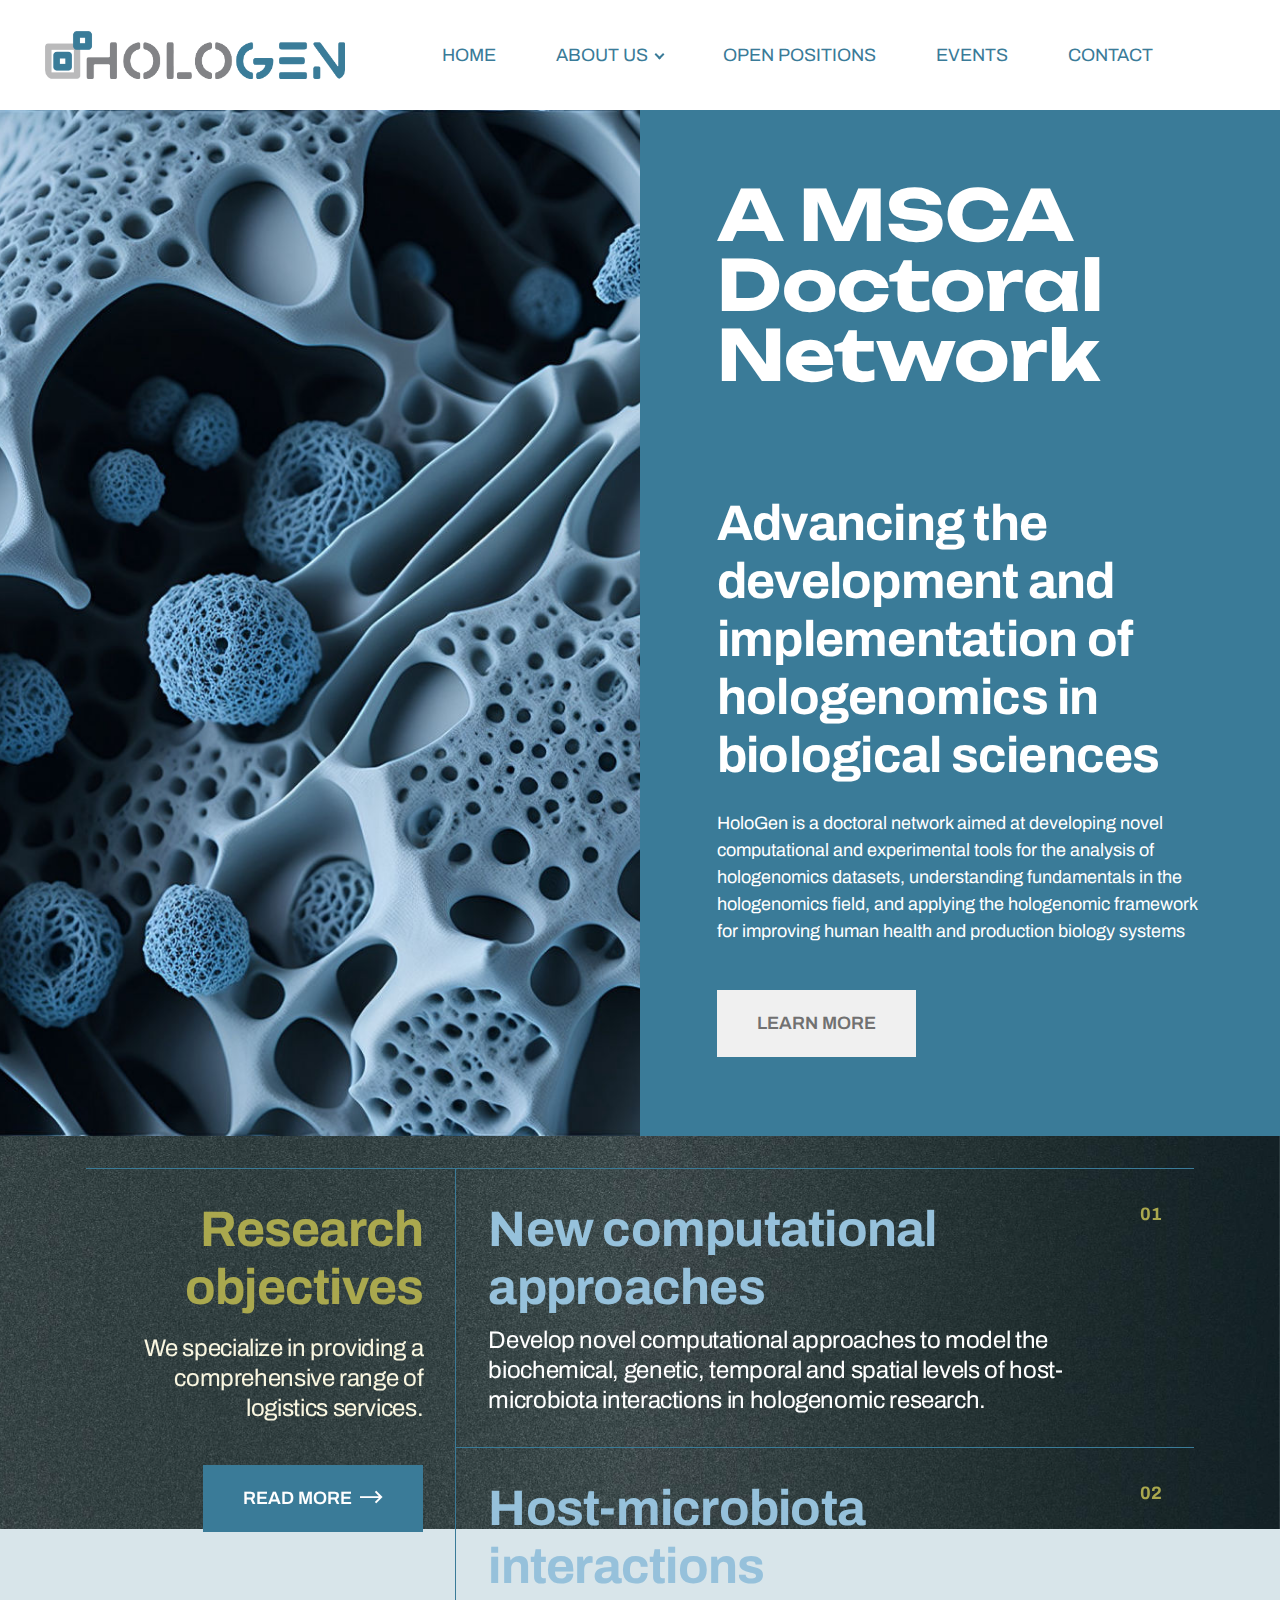
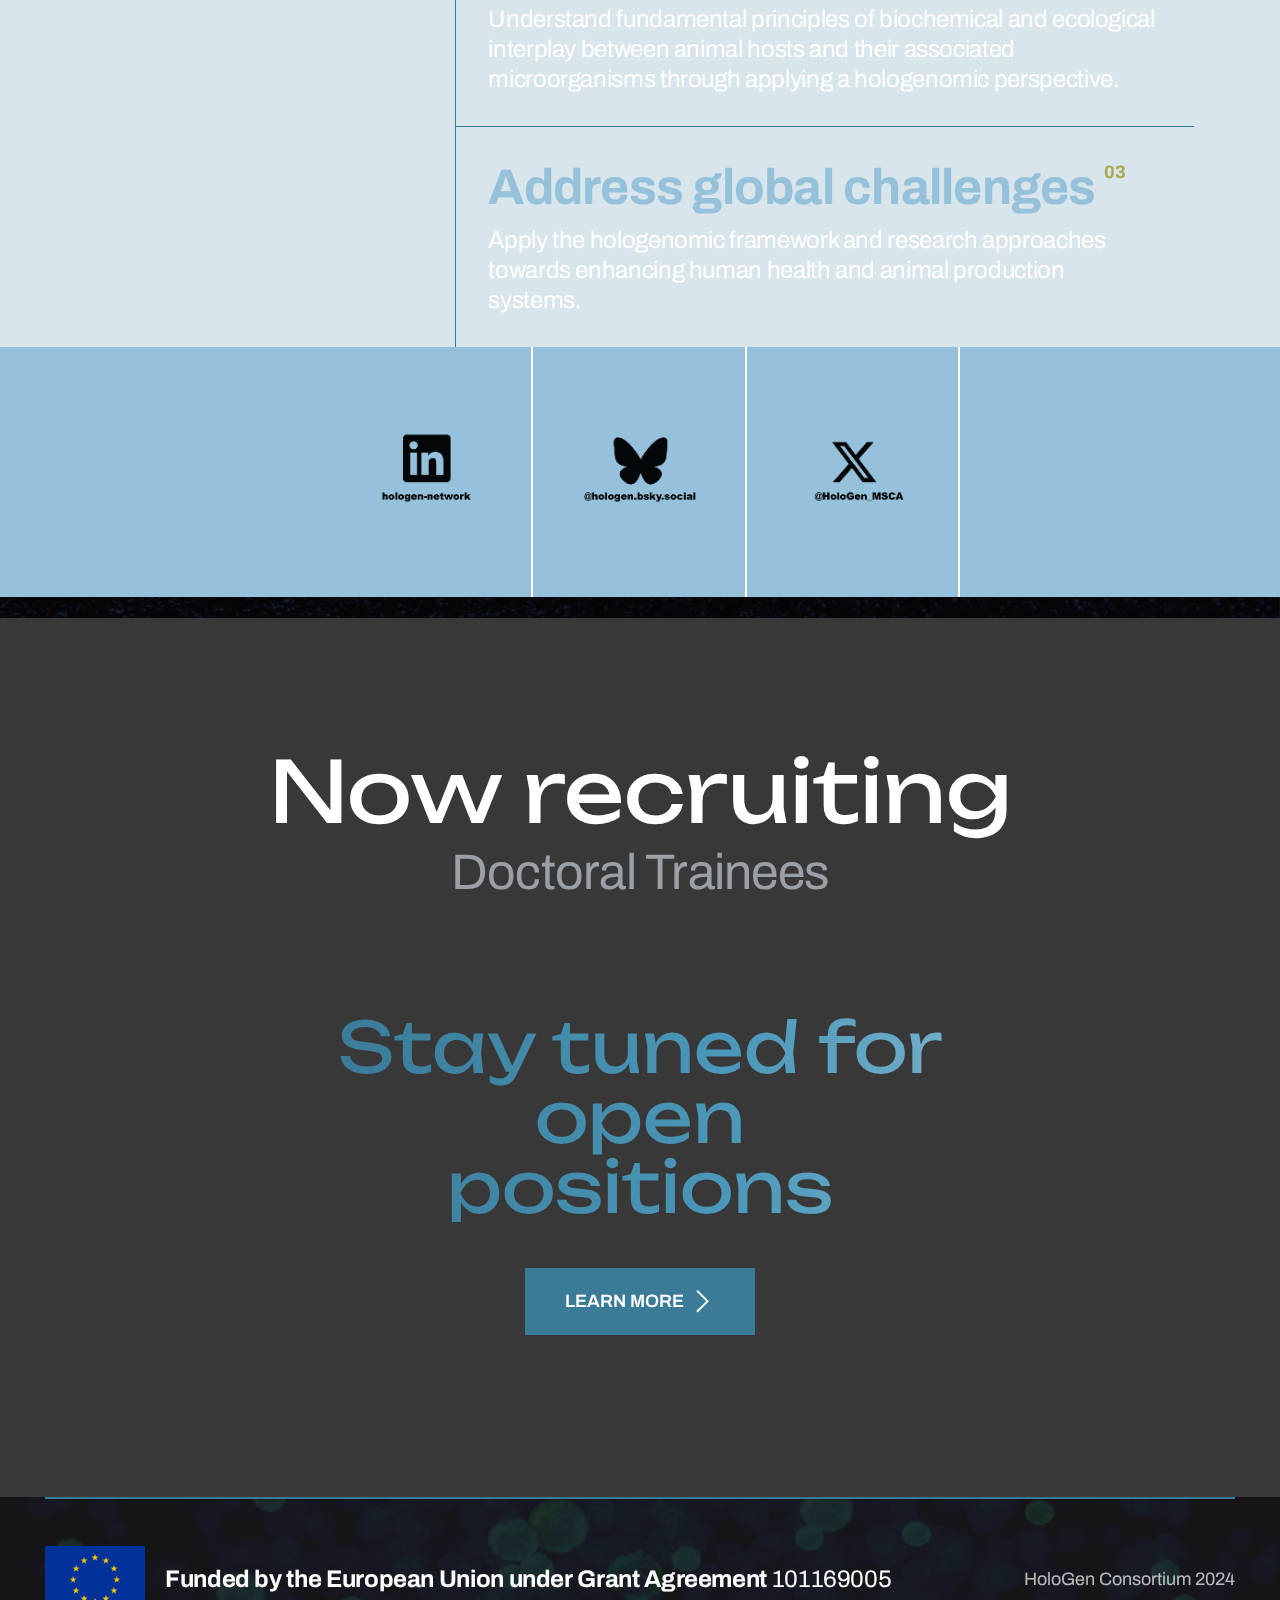
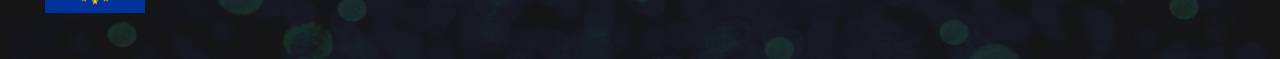
==== commit b9e72bb6: "New positions" ====
--- a/index.html
+++ b/index.html
@@ -23,7 +23,7 @@
   <noscript><link rel="stylesheet" href="https://fonts.googleapis.com/css?family=Unbounded:200,300,400,500,600,700,800,900&display=swap"></noscript>
   <link rel="preload" href="https://fonts.googleapis.com/css?family=Archivo:100,200,300,400,500,600,700,800,900,100i,200i,300i,400i,500i,600i,700i,800i,900i&display=swap" as="style" onload="this.onload=null;this.rel='stylesheet'">
   <noscript><link rel="stylesheet" href="https://fonts.googleapis.com/css?family=Archivo:100,200,300,400,500,600,700,800,900,100i,200i,300i,400i,500i,600i,700i,800i,900i&display=swap"></noscript>
-  <link rel="preload" as="style" href="assets/mobirise/css/mbr-additional.css?v=Hej0x1"><link rel="stylesheet" href="assets/mobirise/css/mbr-additional.css?v=Hej0x1" type="text/css">
+  <link rel="preload" as="style" href="assets/mobirise/css/mbr-additional.css?v=LKEmAk"><link rel="stylesheet" href="assets/mobirise/css/mbr-additional.css?v=LKEmAk" type="text/css">
 
   
   
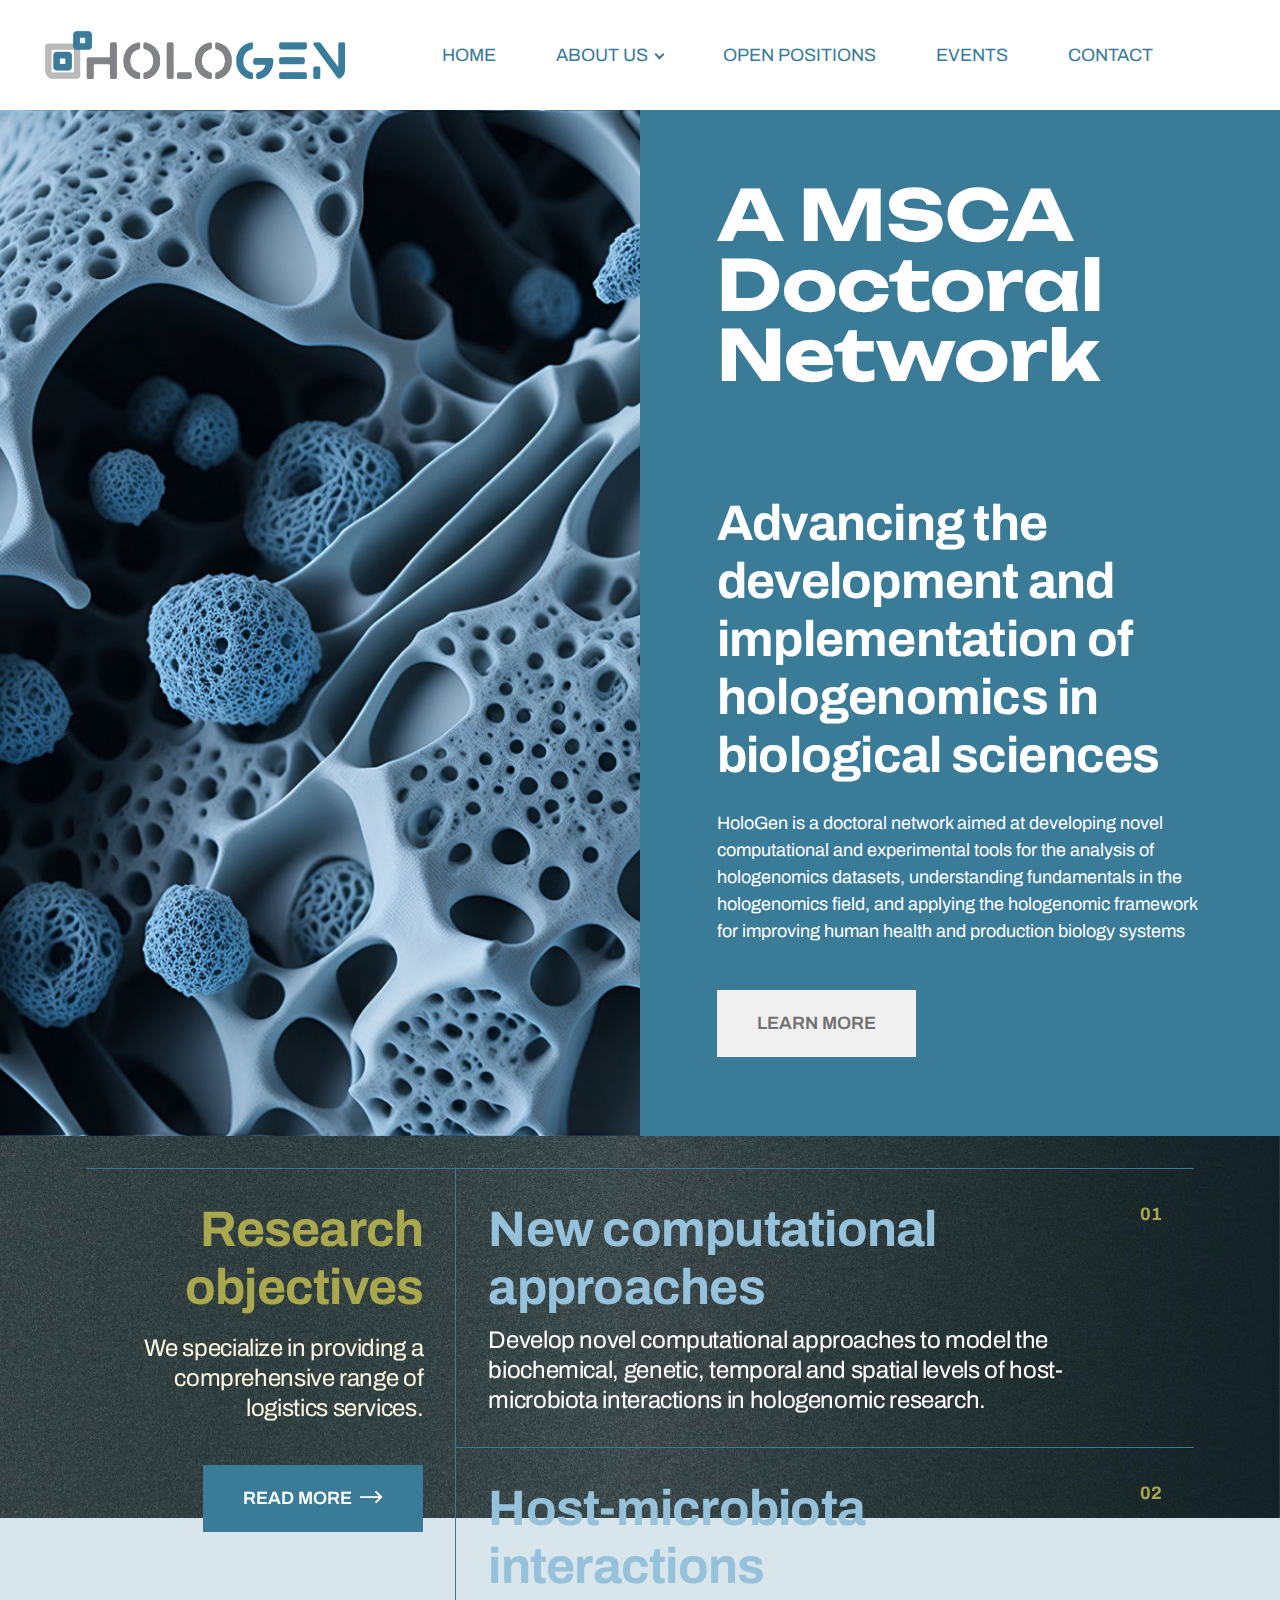
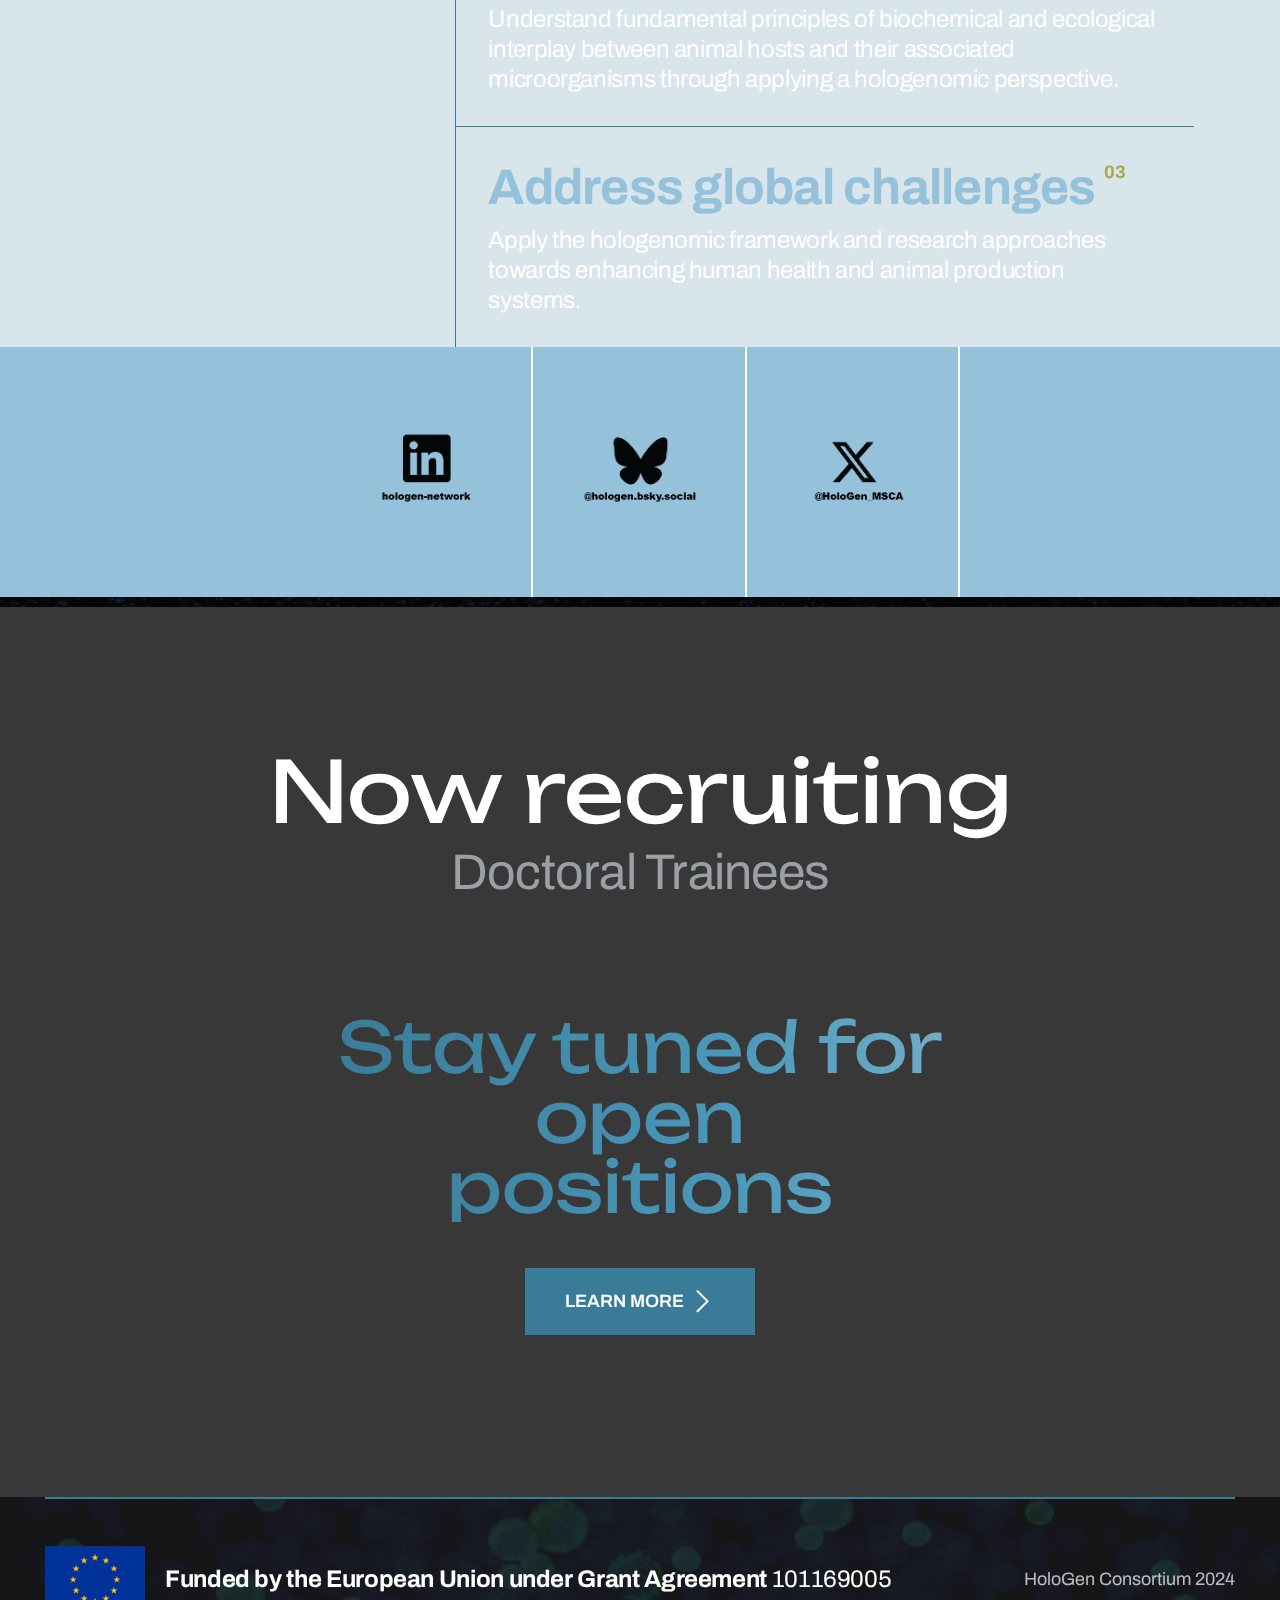
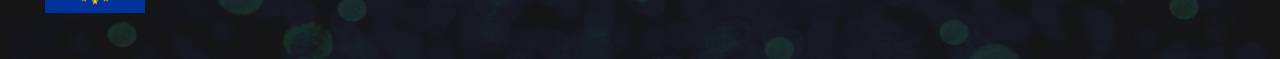
==== commit 7f63f562: "New positions" ====
--- a/index.html
+++ b/index.html
@@ -23,7 +23,7 @@
   <noscript><link rel="stylesheet" href="https://fonts.googleapis.com/css?family=Unbounded:200,300,400,500,600,700,800,900&display=swap"></noscript>
   <link rel="preload" href="https://fonts.googleapis.com/css?family=Archivo:100,200,300,400,500,600,700,800,900,100i,200i,300i,400i,500i,600i,700i,800i,900i&display=swap" as="style" onload="this.onload=null;this.rel='stylesheet'">
   <noscript><link rel="stylesheet" href="https://fonts.googleapis.com/css?family=Archivo:100,200,300,400,500,600,700,800,900,100i,200i,300i,400i,500i,600i,700i,800i,900i&display=swap"></noscript>
-  <link rel="preload" as="style" href="assets/mobirise/css/mbr-additional.css?v=LKEmAk"><link rel="stylesheet" href="assets/mobirise/css/mbr-additional.css?v=LKEmAk" type="text/css">
+  <link rel="preload" as="style" href="assets/mobirise/css/mbr-additional.css?v=IqJ5zy"><link rel="stylesheet" href="assets/mobirise/css/mbr-additional.css?v=IqJ5zy" type="text/css">
 
   
   
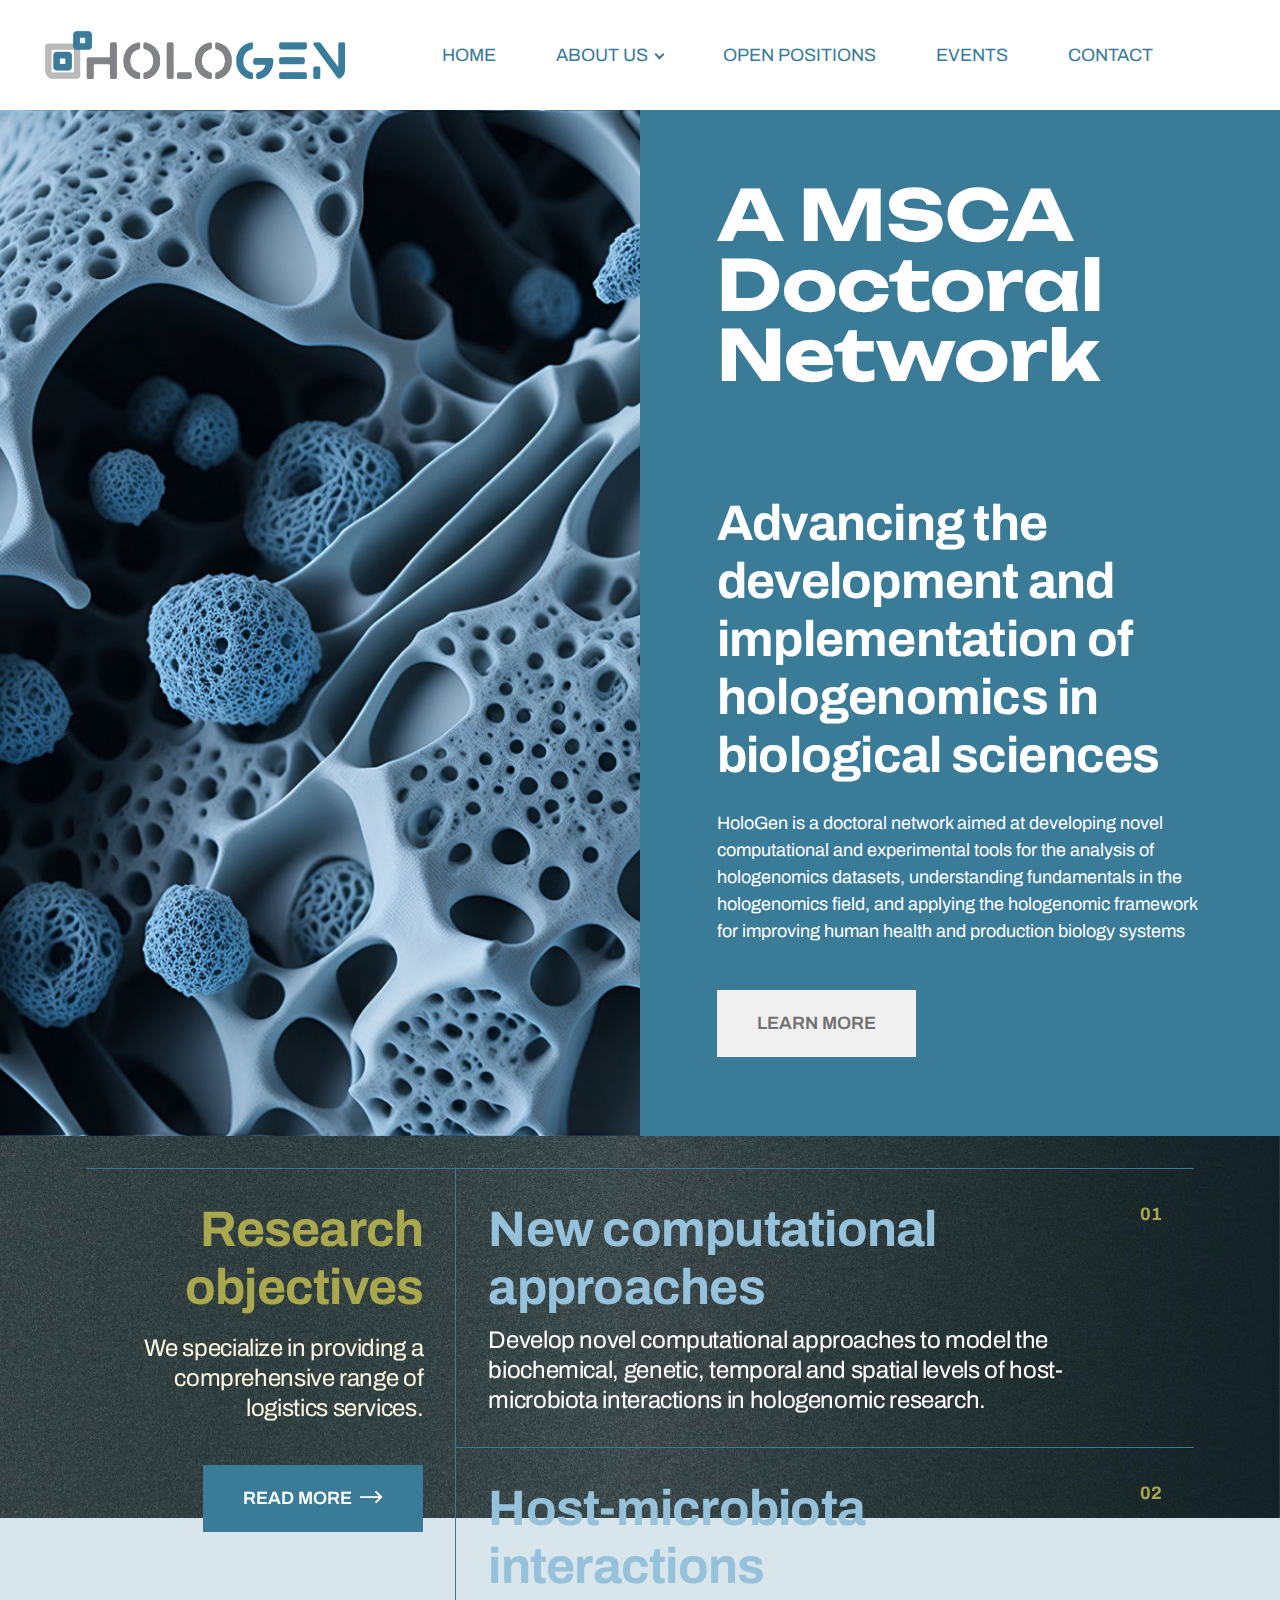
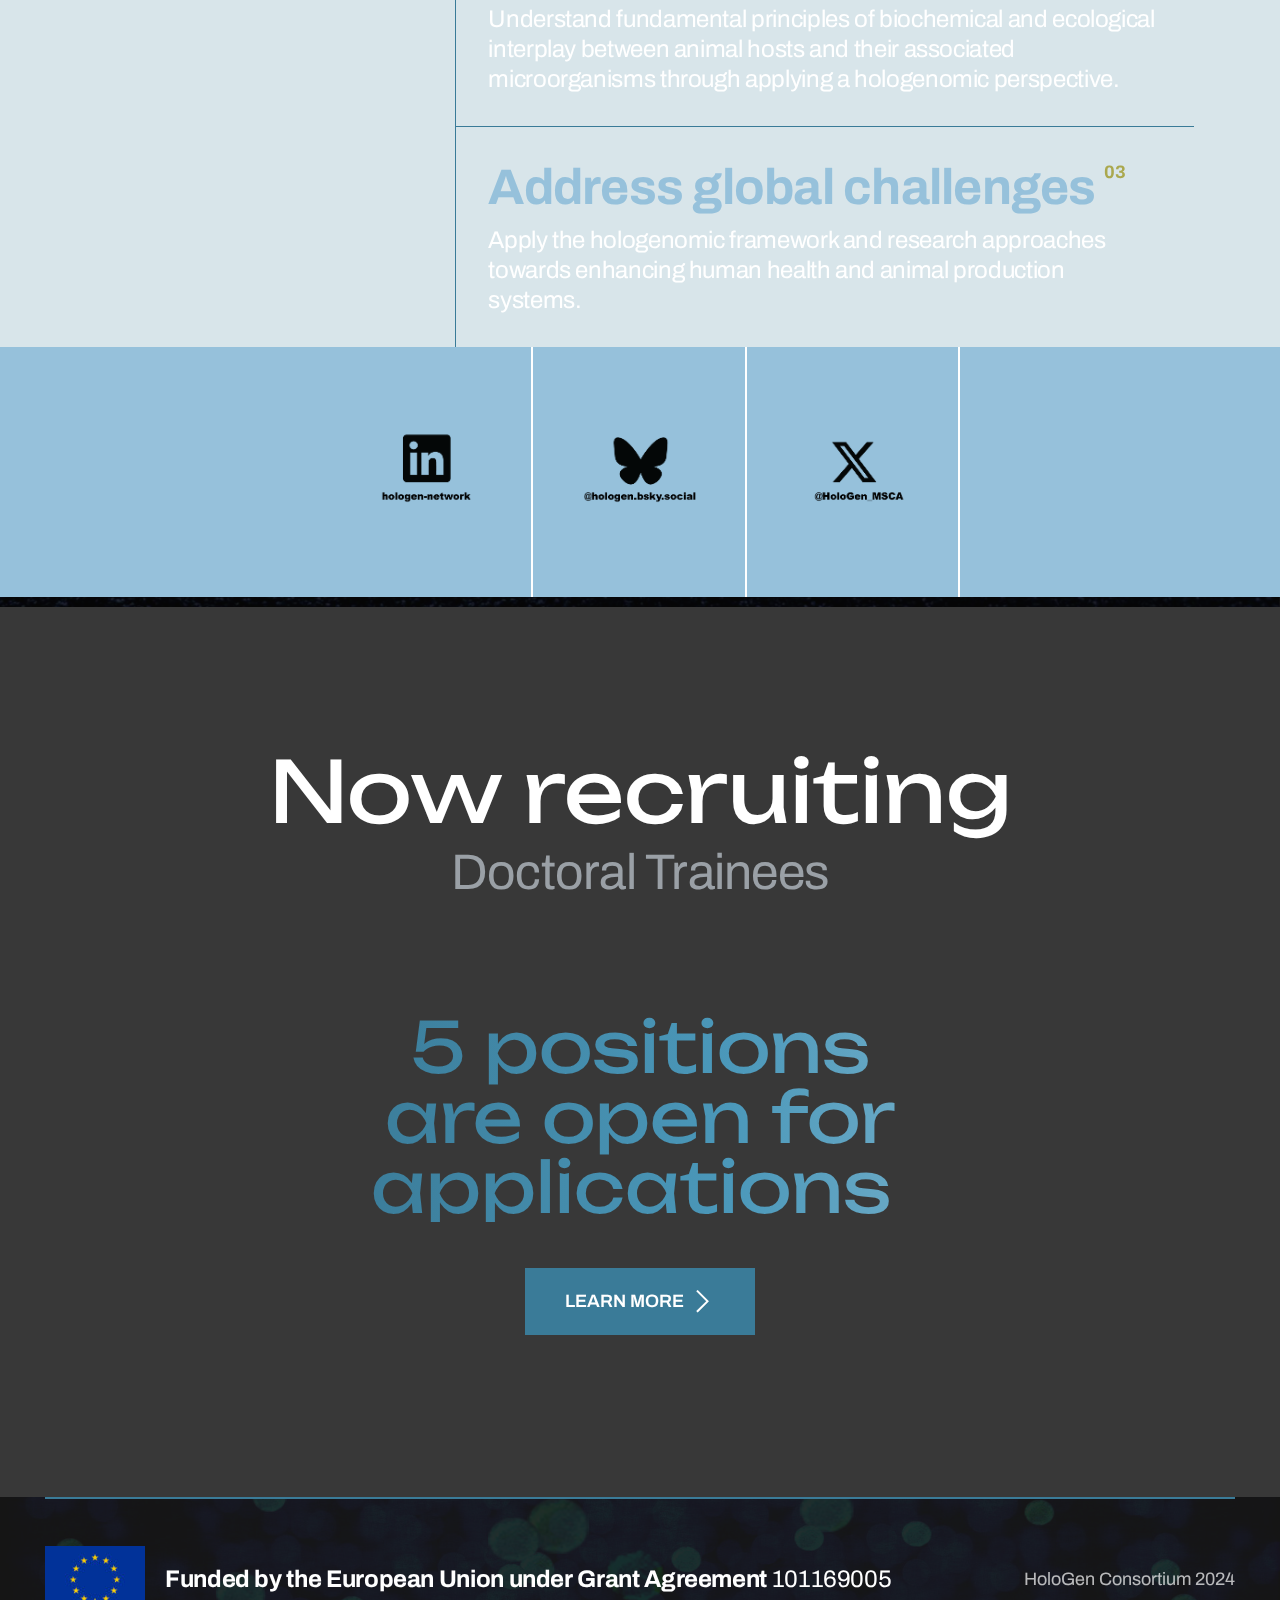
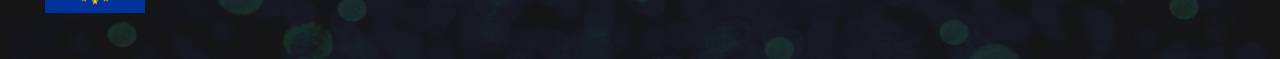
==== commit 69769e2e: "Position update" ====
--- a/index.html
+++ b/index.html
@@ -23,7 +23,7 @@
   <noscript><link rel="stylesheet" href="https://fonts.googleapis.com/css?family=Unbounded:200,300,400,500,600,700,800,900&display=swap"></noscript>
   <link rel="preload" href="https://fonts.googleapis.com/css?family=Archivo:100,200,300,400,500,600,700,800,900,100i,200i,300i,400i,500i,600i,700i,800i,900i&display=swap" as="style" onload="this.onload=null;this.rel='stylesheet'">
   <noscript><link rel="stylesheet" href="https://fonts.googleapis.com/css?family=Archivo:100,200,300,400,500,600,700,800,900,100i,200i,300i,400i,500i,600i,700i,800i,900i&display=swap"></noscript>
-  <link rel="preload" as="style" href="assets/mobirise/css/mbr-additional.css?v=IqJ5zy"><link rel="stylesheet" href="assets/mobirise/css/mbr-additional.css?v=IqJ5zy" type="text/css">
+  <link rel="preload" as="style" href="assets/mobirise/css/mbr-additional.css?v=Kwrdnd"><link rel="stylesheet" href="assets/mobirise/css/mbr-additional.css?v=Kwrdnd" type="text/css">
 
   
   
@@ -251,7 +251,7 @@
 					</div>
 					<div class="text-wrapper">
 						<p class="mbr-text mbr-fonts-style display-2">
-							Stay tuned for open positions</p>
+							5 positions are open for applications&nbsp;</p>
 					</div>
 					<div class="mbr-section-btn"><a class="btn btn-primary display-4" href="positions.html">
 							<span class="mobi-mbri mobi-mbri-arrow-next mbr-iconfont mbr-iconfont-btn"></span>
--- a/assets/mobirise/css/mbr-additional.css
+++ b/assets/mobirise/css/mbr-additional.css
@@ -6262,108 +6262,6 @@
 .cid-umbYfhXVOv .item-price {
   color: #3a7b98;
 }
-.cid-ulDb5xOBHm {
-  padding-top: 2rem;
-  padding-bottom: 2rem;
-  background-color: #ffffff;
-}
-.cid-ulDb5xOBHm .mbr-fallback-image.disabled {
-  display: none;
-}
-.cid-ulDb5xOBHm .mbr-fallback-image {
-  display: block;
-  background-size: cover;
-  background-position: center center;
-  width: 100%;
-  height: 100%;
-  position: absolute;
-  top: 0;
-}
-.cid-ulDb5xOBHm .container-fluid {
-  padding: 0 40px;
-}
-@media (max-width: 992px) {
-  .cid-ulDb5xOBHm .container-fluid {
-    padding: 0 20px;
-  }
-}
-@media (max-width: 992px) {
-  .cid-ulDb5xOBHm .container {
-    padding: 0 20px;
-  }
-}
-.cid-ulDb5xOBHm .row {
-  justify-content: space-between;
-}
-.cid-ulDb5xOBHm .text-wrapper {
-  padding: 0 100px;
-}
-@media (max-width: 1200px) {
-  .cid-ulDb5xOBHm .text-wrapper {
-    padding: 0 50px;
-  }
-}
-@media (max-width: 992px) {
-  .cid-ulDb5xOBHm .text-wrapper {
-    padding: 0;
-    margin-bottom: 40px;
-  }
-}
-.cid-ulDb5xOBHm .text-wrapper .text-wrap {
-  padding: 0 116px;
-  margin-bottom: 0;
-}
-@media (max-width: 1440px) {
-  .cid-ulDb5xOBHm .text-wrapper .text-wrap {
-    padding: 0;
-  }
-}
-.cid-ulDb5xOBHm .text-wrapper .text-wrap .mbr-text {
-  display: inline-flex;
-  width: 80%;
-  margin-bottom: 100px;
-}
-@media (max-width: 992px) {
-  .cid-ulDb5xOBHm .text-wrapper .text-wrap .mbr-text {
-    width: 100%;
-    margin-bottom: 40px;
-  }
-}
-.cid-ulDb5xOBHm .items-wrapper {
-  display: grid;
-  grid-template-columns: 1fr 1fr;
-  gap: 30px;
-  padding-right: 100px;
-}
-@media (max-width: 1200px) {
-  .cid-ulDb5xOBHm .items-wrapper {
-    padding-right: 50px;
-  }
-}
-@media (max-width: 992px) {
-  .cid-ulDb5xOBHm .items-wrapper {
-    padding-right: 0;
-    display: block;
-  }
-}
-@media (max-width: 992px) {
-  .cid-ulDb5xOBHm .items-wrapper .item {
-    margin-bottom: 30px;
-  }
-}
-.cid-ulDb5xOBHm .items-wrapper .item .item-wrapper .card-box .card-box .card-text {
-  margin-bottom: 0;
-}
-.cid-ulDb5xOBHm .mbr-text {
-  color: #1e1d1c;
-}
-.cid-ulDb5xOBHm .card-text {
-  color: #1e1d1c;
-}
-.cid-ulDb5xOBHm .mbr-text,
-.cid-ulDb5xOBHm .text-wrap {
-  color: #3a7b98;
-}
 .cid-ulCUPQgLkT {
   padding-top: 0rem;
   padding-bottom: 0rem;
--- a/assets/mobirise/css/mbr-additional.css
+++ b/assets/mobirise/css/mbr-additional.css
@@ -6262,108 +6262,6 @@
 .cid-umbYfhXVOv .item-price {
   color: #3a7b98;
 }
-.cid-ulDb5xOBHm {
-  padding-top: 2rem;
-  padding-bottom: 2rem;
-  background-color: #ffffff;
-}
-.cid-ulDb5xOBHm .mbr-fallback-image.disabled {
-  display: none;
-}
-.cid-ulDb5xOBHm .mbr-fallback-image {
-  display: block;
-  background-size: cover;
-  background-position: center center;
-  width: 100%;
-  height: 100%;
-  position: absolute;
-  top: 0;
-}
-.cid-ulDb5xOBHm .container-fluid {
-  padding: 0 40px;
-}
-@media (max-width: 992px) {
-  .cid-ulDb5xOBHm .container-fluid {
-    padding: 0 20px;
-  }
-}
-@media (max-width: 992px) {
-  .cid-ulDb5xOBHm .container {
-    padding: 0 20px;
-  }
-}
-.cid-ulDb5xOBHm .row {
-  justify-content: space-between;
-}
-.cid-ulDb5xOBHm .text-wrapper {
-  padding: 0 100px;
-}
-@media (max-width: 1200px) {
-  .cid-ulDb5xOBHm .text-wrapper {
-    padding: 0 50px;
-  }
-}
-@media (max-width: 992px) {
-  .cid-ulDb5xOBHm .text-wrapper {
-    padding: 0;
-    margin-bottom: 40px;
-  }
-}
-.cid-ulDb5xOBHm .text-wrapper .text-wrap {
-  padding: 0 116px;
-  margin-bottom: 0;
-}
-@media (max-width: 1440px) {
-  .cid-ulDb5xOBHm .text-wrapper .text-wrap {
-    padding: 0;
-  }
-}
-.cid-ulDb5xOBHm .text-wrapper .text-wrap .mbr-text {
-  display: inline-flex;
-  width: 80%;
-  margin-bottom: 100px;
-}
-@media (max-width: 992px) {
-  .cid-ulDb5xOBHm .text-wrapper .text-wrap .mbr-text {
-    width: 100%;
-    margin-bottom: 40px;
-  }
-}
-.cid-ulDb5xOBHm .items-wrapper {
-  display: grid;
-  grid-template-columns: 1fr 1fr;
-  gap: 30px;
-  padding-right: 100px;
-}
-@media (max-width: 1200px) {
-  .cid-ulDb5xOBHm .items-wrapper {
-    padding-right: 50px;
-  }
-}
-@media (max-width: 992px) {
-  .cid-ulDb5xOBHm .items-wrapper {
-    padding-right: 0;
-    display: block;
-  }
-}
-@media (max-width: 992px) {
-  .cid-ulDb5xOBHm .items-wrapper .item {
-    margin-bottom: 30px;
-  }
-}
-.cid-ulDb5xOBHm .items-wrapper .item .item-wrapper .card-box .card-box .card-text {
-  margin-bottom: 0;
-}
-.cid-ulDb5xOBHm .mbr-text {
-  color: #1e1d1c;
-}
-.cid-ulDb5xOBHm .card-text {
-  color: #1e1d1c;
-}
-.cid-ulDb5xOBHm .mbr-text,
-.cid-ulDb5xOBHm .text-wrap {
-  color: #3a7b98;
-}
 .cid-ulCUPQgLkT {
   padding-top: 0rem;
   padding-bottom: 0rem;
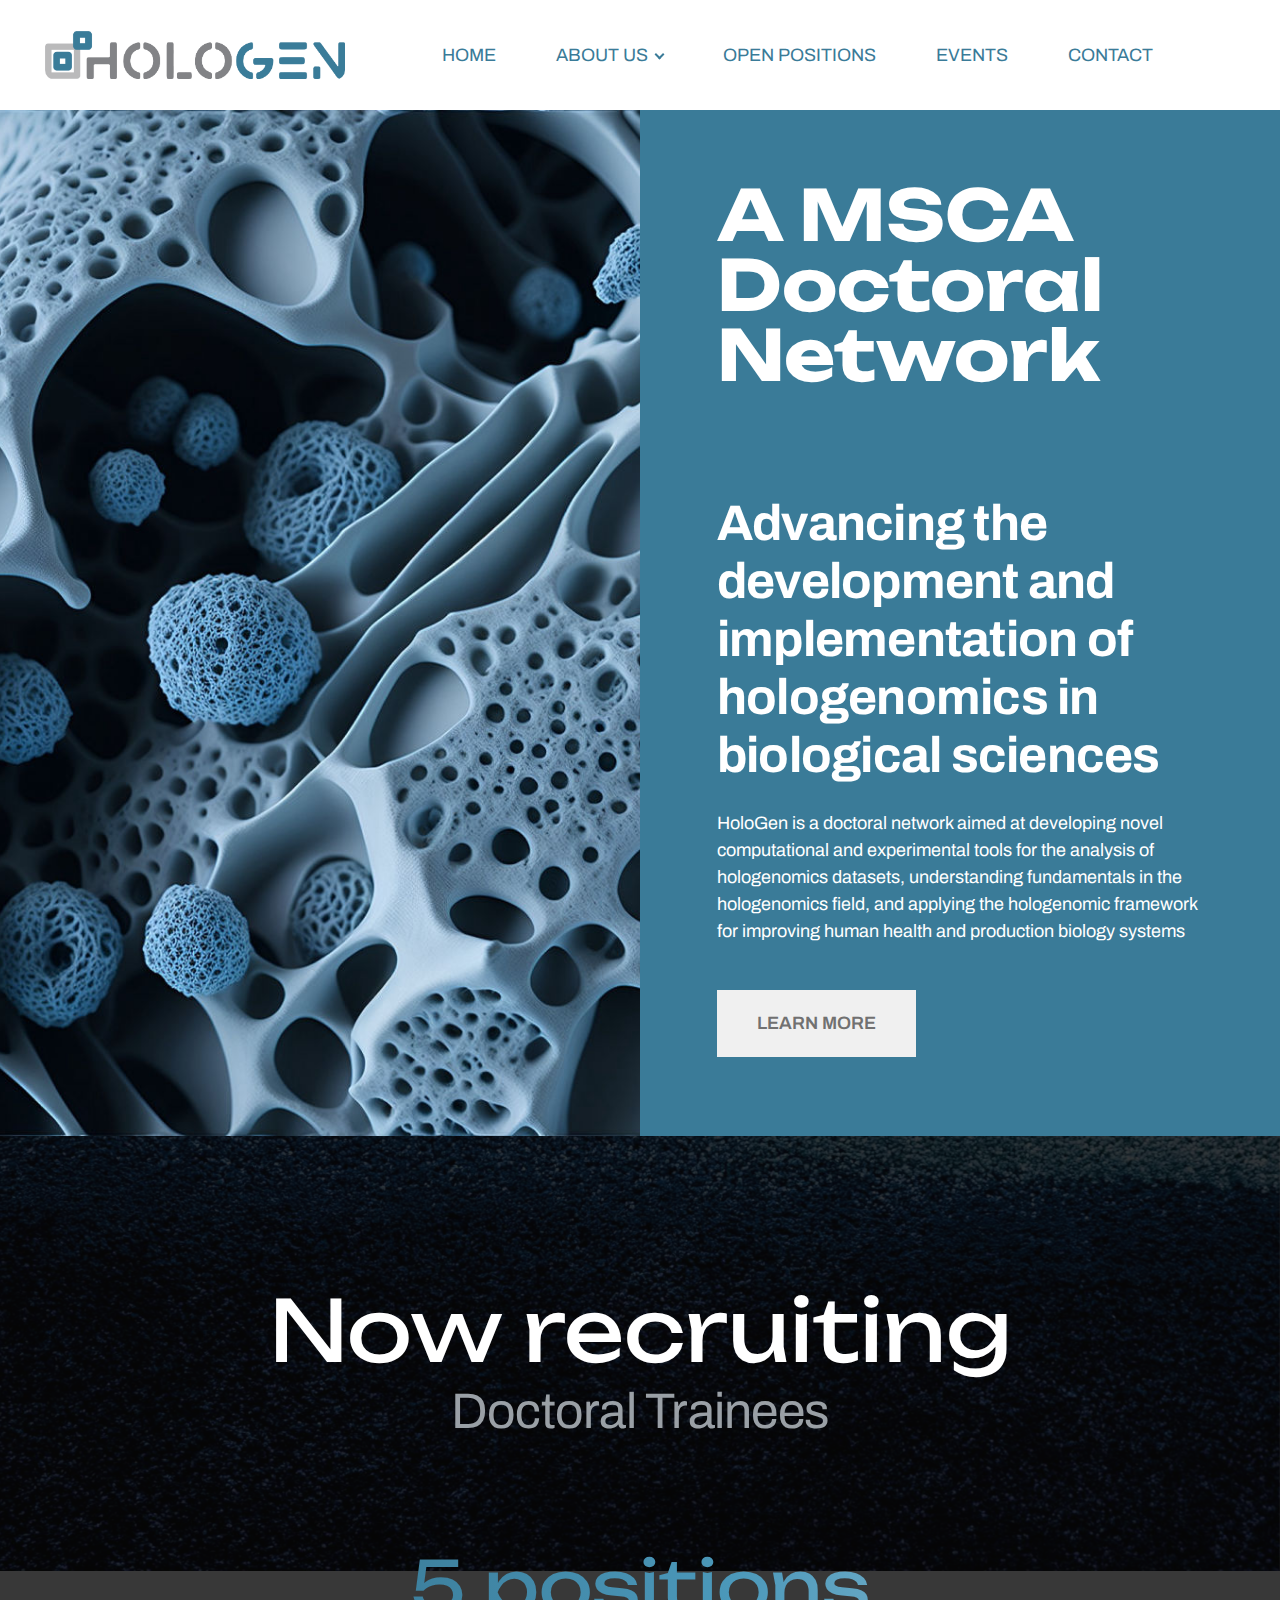
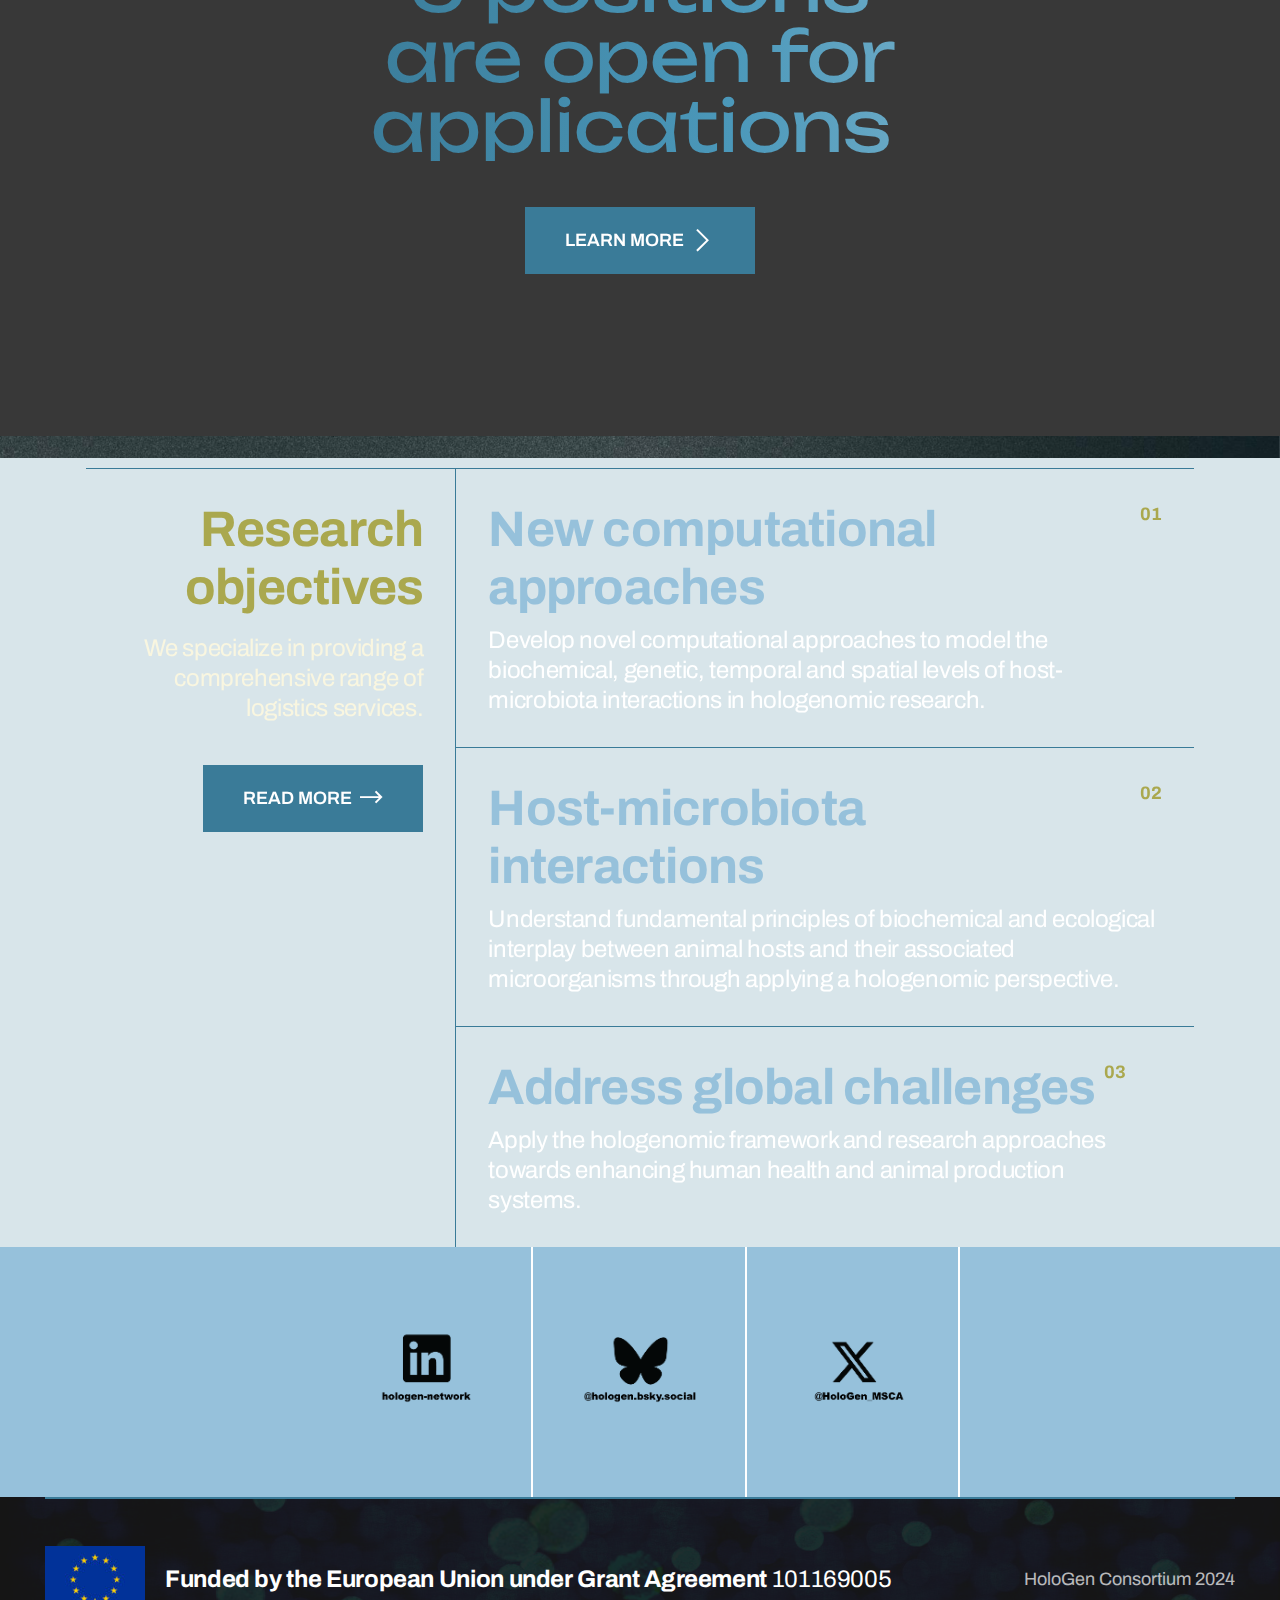
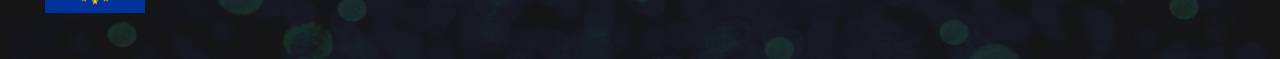
==== commit 6c9c266f: "New position" ====
--- a/index.html
+++ b/index.html
@@ -23,7 +23,7 @@
   <noscript><link rel="stylesheet" href="https://fonts.googleapis.com/css?family=Unbounded:200,300,400,500,600,700,800,900&display=swap"></noscript>
   <link rel="preload" href="https://fonts.googleapis.com/css?family=Archivo:100,200,300,400,500,600,700,800,900,100i,200i,300i,400i,500i,600i,700i,800i,900i&display=swap" as="style" onload="this.onload=null;this.rel='stylesheet'">
   <noscript><link rel="stylesheet" href="https://fonts.googleapis.com/css?family=Archivo:100,200,300,400,500,600,700,800,900,100i,200i,300i,400i,500i,600i,700i,800i,900i&display=swap"></noscript>
-  <link rel="preload" as="style" href="assets/mobirise/css/mbr-additional.css?v=Kwrdnd"><link rel="stylesheet" href="assets/mobirise/css/mbr-additional.css?v=Kwrdnd" type="text/css">
+  <link rel="preload" as="style" href="assets/mobirise/css/mbr-additional.css?v=4gGrfV"><link rel="stylesheet" href="assets/mobirise/css/mbr-additional.css?v=4gGrfV" type="text/css">
 
   
   
@@ -101,132 +101,6 @@
                     <div class="mbr-section-btn"><a class="btn btn-info display-4" href="concept.html">
                             LEARN MORE
                         </a></div>
-                </div>
-            </div>
-        </div>
-    </div>
-</section>
-
-<section data-bs-version="5.1" class="features01 fabm5 cid-ulGpEZr4z8 mbr-parallax-background" id="features01-17">
-    
-
-    
-    <div class="mbr-overlay" style="opacity: 0.2; background-color: rgb(58, 123, 152);"></div>
-
-    <div class="container">
-        <div class="row">
-            <div class="col-12 col-lg-4 card">
-                <div class="content-wrapper">
-                    <h2 class="mbr-section-title mbr-fonts-style display-5">
-                        <strong>Research objectives</strong></h2>
-                    <p class="mbr-text mbr-fonts-style display-7">
-                        We specialize in providing a comprehensive range of logistics services.
-                    </p>
-                    <div class="mbr-section-btn"><a class="btn btn-primary display-4" href="concept.html">
-                            <span class="mobi-mbri mobi-mbri-right mbr-iconfont mbr-iconfont-btn"></span>
-                            READ MORE
-                        </a></div>
-                </div>
-            </div>
-            <div class="col-12 col-lg-8 card">
-                <div class="items">
-                    <div class="item features-without-image item-mb">
-                        <div class="item-wrapper">
-                            <div class="card-box">
-                                <div class="title-wrapper">
-                                    <div class="title-wrap">
-                                        <h4 class="card-title mbr-fonts-style display-5">
-                                            <strong>New computational approaches</strong></h4>
-                                        <p class="card-number mbr-fonts-style display-4">
-                                            <strong>01</strong>
-                                        </p>
-                                    </div>
-                                </div>
-                                <p class="card-text mbr-fonts-style display-7">
-                                    Develop novel computational approaches to model the biochemical, genetic, temporal and spatial levels of host-microbiota interactions in hologenomic research.
-                                </p>
-                            </div>
-                        </div>
-                    </div>
-                    <div class="item features-without-image item-mb">
-                        <div class="item-wrapper">
-                            <div class="card-box">
-                                <div class="title-wrapper">
-                                    <div class="title-wrap">
-                                        <h4 class="card-title mbr-fonts-style display-5">
-                                            <strong>Host-microbiota interactions</strong></h4>
-                                        <p class="card-number mbr-fonts-style display-4">
-                                            <strong>02</strong>
-                                        </p>
-                                    </div>
-                                </div>
-                                <p class="card-text mbr-fonts-style display-7">
-                                    Understand fundamental principles of biochemical and ecological interplay between animal hosts and their associated microorganisms through applying a hologenomic perspective.
-                                </p>
-                            </div>
-                        </div>
-                    </div>
-                    <div class="item features-without-image item-mb">
-                        <div class="item-wrapper">
-                            <div class="card-box">
-                                <div class="title-wrapper">
-                                    <div class="title-wrap">
-                                        <h4 class="card-title mbr-fonts-style display-5">
-                                            <strong>Address global challenges</strong></h4>
-                                        <p class="card-number mbr-fonts-style display-4">
-                                            <strong>03</strong>
-                                        </p>
-                                    </div>
-                                </div>
-                                <p class="card-text mbr-fonts-style display-7">
-                                    Apply the hologenomic framework and research approaches towards enhancing human health and animal production systems.
-                                </p>
-                            </div>
-                        </div>
-                    </div>
-                    
-                </div>
-            </div>
-        </div>
-    </div>
-</section>
-
-<section data-bs-version="5.1" class="clients01 divem5 cid-unRMt2poG2" id="clients01-1m">
-    
-
-    
-    
-
-    <div class="container-fluid">
-        <div class="row">
-            <div class="item features-image col-12 col-lg-2 col-md-6 active">
-                <div class="item-wrapper">
-                    <a href="http://www.linkedin.com/company/hologen-network" target="_blank">
-                        <div class="item-img">
-                            <img src="assets/images/hologen-linkedin-349x349.png" alt="Hologen in LinkedIn">
-                        </div>
-                    </a>
-                </div>
-            </div>
-            
-            
-            <div class="item features-image col-12 col-lg-2 col-md-6">
-                <div class="item-wrapper">
-                    <a href="https://bsky.app/" target="_blank">
-                        <div class="item-img">
-                            <img src="assets/images/hologen-bluesky-349x349.png" alt="Hologen in Bluesky" data-slide-to="3" data-bs-slide-to="3">
-                        </div>
-                    </a>
-                </div>
-            </div>
-            
-            <div class="item features-image col-12 col-lg-2 col-md-6">
-                <div class="item-wrapper">
-                    <a href="https://x.com/HoloGen_MSCA" target="_blank">
-                        <div class="item-img">
-                            <img src="assets/images/hologen-x-349x349.png" alt="Hologen in Twitter">
-                        </div>
-                    </a>
                 </div>
             </div>
         </div>
@@ -262,6 +136,132 @@
 	</div>
 </section>
 
+<section data-bs-version="5.1" class="features01 fabm5 cid-ulGpEZr4z8 mbr-parallax-background" id="features01-17">
+    
+
+    
+    <div class="mbr-overlay" style="opacity: 0.2; background-color: rgb(58, 123, 152);"></div>
+
+    <div class="container">
+        <div class="row">
+            <div class="col-12 col-lg-4 card">
+                <div class="content-wrapper">
+                    <h2 class="mbr-section-title mbr-fonts-style display-5">
+                        <strong>Research objectives</strong></h2>
+                    <p class="mbr-text mbr-fonts-style display-7">
+                        We specialize in providing a comprehensive range of logistics services.
+                    </p>
+                    <div class="mbr-section-btn"><a class="btn btn-primary display-4" href="concept.html">
+                            <span class="mobi-mbri mobi-mbri-right mbr-iconfont mbr-iconfont-btn"></span>
+                            READ MORE
+                        </a></div>
+                </div>
+            </div>
+            <div class="col-12 col-lg-8 card">
+                <div class="items">
+                    <div class="item features-without-image item-mb">
+                        <div class="item-wrapper">
+                            <div class="card-box">
+                                <div class="title-wrapper">
+                                    <div class="title-wrap">
+                                        <h4 class="card-title mbr-fonts-style display-5">
+                                            <strong>New computational approaches</strong></h4>
+                                        <p class="card-number mbr-fonts-style display-4">
+                                            <strong>01</strong>
+                                        </p>
+                                    </div>
+                                </div>
+                                <p class="card-text mbr-fonts-style display-7">
+                                    Develop novel computational approaches to model the biochemical, genetic, temporal and spatial levels of host-microbiota interactions in hologenomic research.
+                                </p>
+                            </div>
+                        </div>
+                    </div>
+                    <div class="item features-without-image item-mb">
+                        <div class="item-wrapper">
+                            <div class="card-box">
+                                <div class="title-wrapper">
+                                    <div class="title-wrap">
+                                        <h4 class="card-title mbr-fonts-style display-5">
+                                            <strong>Host-microbiota interactions</strong></h4>
+                                        <p class="card-number mbr-fonts-style display-4">
+                                            <strong>02</strong>
+                                        </p>
+                                    </div>
+                                </div>
+                                <p class="card-text mbr-fonts-style display-7">
+                                    Understand fundamental principles of biochemical and ecological interplay between animal hosts and their associated microorganisms through applying a hologenomic perspective.
+                                </p>
+                            </div>
+                        </div>
+                    </div>
+                    <div class="item features-without-image item-mb">
+                        <div class="item-wrapper">
+                            <div class="card-box">
+                                <div class="title-wrapper">
+                                    <div class="title-wrap">
+                                        <h4 class="card-title mbr-fonts-style display-5">
+                                            <strong>Address global challenges</strong></h4>
+                                        <p class="card-number mbr-fonts-style display-4">
+                                            <strong>03</strong>
+                                        </p>
+                                    </div>
+                                </div>
+                                <p class="card-text mbr-fonts-style display-7">
+                                    Apply the hologenomic framework and research approaches towards enhancing human health and animal production systems.
+                                </p>
+                            </div>
+                        </div>
+                    </div>
+                    
+                </div>
+            </div>
+        </div>
+    </div>
+</section>
+
+<section data-bs-version="5.1" class="clients01 divem5 cid-unRMt2poG2" id="clients01-1m">
+    
+
+    
+    
+
+    <div class="container-fluid">
+        <div class="row">
+            <div class="item features-image col-12 col-lg-2 col-md-6 active">
+                <div class="item-wrapper">
+                    <a href="http://www.linkedin.com/company/hologen-network" target="_blank">
+                        <div class="item-img">
+                            <img src="assets/images/hologen-linkedin-349x349.png" alt="Hologen in LinkedIn">
+                        </div>
+                    </a>
+                </div>
+            </div>
+            
+            
+            <div class="item features-image col-12 col-lg-2 col-md-6">
+                <div class="item-wrapper">
+                    <a href="https://bsky.app/" target="_blank">
+                        <div class="item-img">
+                            <img src="assets/images/hologen-bluesky-349x349.png" alt="Hologen in Bluesky" data-slide-to="3" data-bs-slide-to="3">
+                        </div>
+                    </a>
+                </div>
+            </div>
+            
+            <div class="item features-image col-12 col-lg-2 col-md-6">
+                <div class="item-wrapper">
+                    <a href="https://x.com/HoloGen_MSCA" target="_blank">
+                        <div class="item-img">
+                            <img src="assets/images/hologen-x-349x349.png" alt="Hologen in Twitter">
+                        </div>
+                    </a>
+                </div>
+            </div>
+        </div>
+    </div>
+</section>
+
 <section data-bs-version="5.1" class="footer01 divem5 cid-ulCUPQgLkT" once="footers" id="footer01-4">
     
 
--- a/assets/mobirise/css/mbr-additional.css
+++ b/assets/mobirise/css/mbr-additional.css
@@ -1497,6 +1497,72 @@
 .cid-ulCXGBh31F .mbr-text {
   color: #ffffff;
 }
+.cid-ulDdj1aQAI {
+  background-image: url("../../../assets/images/background2.jpg");
+}
+.cid-ulDdj1aQAI .mbr-fallback-image.disabled {
+  display: none;
+}
+.cid-ulDdj1aQAI .mbr-fallback-image {
+  display: block;
+  background-size: cover;
+  background-position: center center;
+  width: 100%;
+  height: 100%;
+  position: absolute;
+  top: 0;
+}
+.cid-ulDdj1aQAI .content-wrapper .mbr-section-title {
+  margin-bottom: 10px;
+}
+.cid-ulDdj1aQAI .content-wrapper .desc-wrapper .mbr-desc {
+  display: inline-block;
+  width: 50%;
+  margin-bottom: 10px;
+}
+@media (max-width: 992px) {
+  .cid-ulDdj1aQAI .content-wrapper .desc-wrapper .mbr-desc {
+    width: 100%;
+  }
+}
+.cid-ulDdj1aQAI .content-wrapper .text-wrapper {
+  margin-top: 100px;
+}
+@media (max-width: 992px) {
+  .cid-ulDdj1aQAI .content-wrapper .text-wrapper {
+    margin-bottom: 48px;
+  }
+}
+.cid-ulDdj1aQAI .content-wrapper .text-wrapper .mbr-text {
+  display: inline-block;
+  width: 50%;
+  margin-bottom: 36px;
+  background: linear-gradient(90deg, #3a7b98, #4b98ba 65%, #70adc8);
+  -webkit-background-clip: text;
+  -webkit-text-fill-color: transparent;
+}
+@media (max-width: 992px) {
+  .cid-ulDdj1aQAI .content-wrapper .text-wrapper .mbr-text {
+    width: 100%;
+  }
+}
+.cid-ulDdj1aQAI .mbr-section-title {
+  color: #ffffff;
+}
+.cid-ulDdj1aQAI .mbr-desc,
+.cid-ulDdj1aQAI .desc-wrapper {
+  color: #9aa0a6;
+  text-align: center;
+}
+.cid-ulDdj1aQAI .mbr-text,
+.cid-ulDdj1aQAI .text-wrapper {
+  color: #ffffff;
+  text-align: center;
+}
+.cid-ulDdj1aQAI .mbr-section-title,
+.cid-ulDdj1aQAI .mbr-section-btn {
+  text-align: center;
+}
 .cid-ulGpEZr4z8 {
   padding-top: 2rem;
   padding-bottom: 0rem;
@@ -1703,72 +1769,6 @@
 .cid-unRMt2poG2 .item .item-wrapper .item-img img {
   height: 250px;
   object-fit: contain;
-}
-.cid-ulDdj1aQAI {
-  background-image: url("../../../assets/images/background2.jpg");
-}
-.cid-ulDdj1aQAI .mbr-fallback-image.disabled {
-  display: none;
-}
-.cid-ulDdj1aQAI .mbr-fallback-image {
-  display: block;
-  background-size: cover;
-  background-position: center center;
-  width: 100%;
-  height: 100%;
-  position: absolute;
-  top: 0;
-}
-.cid-ulDdj1aQAI .content-wrapper .mbr-section-title {
-  margin-bottom: 10px;
-}
-.cid-ulDdj1aQAI .content-wrapper .desc-wrapper .mbr-desc {
-  display: inline-block;
-  width: 50%;
-  margin-bottom: 10px;
-}
-@media (max-width: 992px) {
-  .cid-ulDdj1aQAI .content-wrapper .desc-wrapper .mbr-desc {
-    width: 100%;
-  }
-}
-.cid-ulDdj1aQAI .content-wrapper .text-wrapper {
-  margin-top: 100px;
-}
-@media (max-width: 992px) {
-  .cid-ulDdj1aQAI .content-wrapper .text-wrapper {
-    margin-bottom: 48px;
-  }
-}
-.cid-ulDdj1aQAI .content-wrapper .text-wrapper .mbr-text {
-  display: inline-block;
-  width: 50%;
-  margin-bottom: 36px;
-  background: linear-gradient(90deg, #3a7b98, #4b98ba 65%, #70adc8);
-  -webkit-background-clip: text;
-  -webkit-text-fill-color: transparent;
-}
-@media (max-width: 992px) {
-  .cid-ulDdj1aQAI .content-wrapper .text-wrapper .mbr-text {
-    width: 100%;
-  }
-}
-.cid-ulDdj1aQAI .mbr-section-title {
-  color: #ffffff;
-}
-.cid-ulDdj1aQAI .mbr-desc,
-.cid-ulDdj1aQAI .desc-wrapper {
-  color: #9aa0a6;
-  text-align: center;
-}
-.cid-ulDdj1aQAI .mbr-text,
-.cid-ulDdj1aQAI .text-wrapper {
-  color: #ffffff;
-  text-align: center;
-}
-.cid-ulDdj1aQAI .mbr-section-title,
-.cid-ulDdj1aQAI .mbr-section-btn {
-  text-align: center;
 }
 .cid-ulCUPQgLkT {
   padding-top: 0rem;
--- a/assets/mobirise/css/mbr-additional.css
+++ b/assets/mobirise/css/mbr-additional.css
@@ -1497,6 +1497,72 @@
 .cid-ulCXGBh31F .mbr-text {
   color: #ffffff;
 }
+.cid-ulDdj1aQAI {
+  background-image: url("../../../assets/images/background2.jpg");
+}
+.cid-ulDdj1aQAI .mbr-fallback-image.disabled {
+  display: none;
+}
+.cid-ulDdj1aQAI .mbr-fallback-image {
+  display: block;
+  background-size: cover;
+  background-position: center center;
+  width: 100%;
+  height: 100%;
+  position: absolute;
+  top: 0;
+}
+.cid-ulDdj1aQAI .content-wrapper .mbr-section-title {
+  margin-bottom: 10px;
+}
+.cid-ulDdj1aQAI .content-wrapper .desc-wrapper .mbr-desc {
+  display: inline-block;
+  width: 50%;
+  margin-bottom: 10px;
+}
+@media (max-width: 992px) {
+  .cid-ulDdj1aQAI .content-wrapper .desc-wrapper .mbr-desc {
+    width: 100%;
+  }
+}
+.cid-ulDdj1aQAI .content-wrapper .text-wrapper {
+  margin-top: 100px;
+}
+@media (max-width: 992px) {
+  .cid-ulDdj1aQAI .content-wrapper .text-wrapper {
+    margin-bottom: 48px;
+  }
+}
+.cid-ulDdj1aQAI .content-wrapper .text-wrapper .mbr-text {
+  display: inline-block;
+  width: 50%;
+  margin-bottom: 36px;
+  background: linear-gradient(90deg, #3a7b98, #4b98ba 65%, #70adc8);
+  -webkit-background-clip: text;
+  -webkit-text-fill-color: transparent;
+}
+@media (max-width: 992px) {
+  .cid-ulDdj1aQAI .content-wrapper .text-wrapper .mbr-text {
+    width: 100%;
+  }
+}
+.cid-ulDdj1aQAI .mbr-section-title {
+  color: #ffffff;
+}
+.cid-ulDdj1aQAI .mbr-desc,
+.cid-ulDdj1aQAI .desc-wrapper {
+  color: #9aa0a6;
+  text-align: center;
+}
+.cid-ulDdj1aQAI .mbr-text,
+.cid-ulDdj1aQAI .text-wrapper {
+  color: #ffffff;
+  text-align: center;
+}
+.cid-ulDdj1aQAI .mbr-section-title,
+.cid-ulDdj1aQAI .mbr-section-btn {
+  text-align: center;
+}
 .cid-ulGpEZr4z8 {
   padding-top: 2rem;
   padding-bottom: 0rem;
@@ -1703,72 +1769,6 @@
 .cid-unRMt2poG2 .item .item-wrapper .item-img img {
   height: 250px;
   object-fit: contain;
-}
-.cid-ulDdj1aQAI {
-  background-image: url("../../../assets/images/background2.jpg");
-}
-.cid-ulDdj1aQAI .mbr-fallback-image.disabled {
-  display: none;
-}
-.cid-ulDdj1aQAI .mbr-fallback-image {
-  display: block;
-  background-size: cover;
-  background-position: center center;
-  width: 100%;
-  height: 100%;
-  position: absolute;
-  top: 0;
-}
-.cid-ulDdj1aQAI .content-wrapper .mbr-section-title {
-  margin-bottom: 10px;
-}
-.cid-ulDdj1aQAI .content-wrapper .desc-wrapper .mbr-desc {
-  display: inline-block;
-  width: 50%;
-  margin-bottom: 10px;
-}
-@media (max-width: 992px) {
-  .cid-ulDdj1aQAI .content-wrapper .desc-wrapper .mbr-desc {
-    width: 100%;
-  }
-}
-.cid-ulDdj1aQAI .content-wrapper .text-wrapper {
-  margin-top: 100px;
-}
-@media (max-width: 992px) {
-  .cid-ulDdj1aQAI .content-wrapper .text-wrapper {
-    margin-bottom: 48px;
-  }
-}
-.cid-ulDdj1aQAI .content-wrapper .text-wrapper .mbr-text {
-  display: inline-block;
-  width: 50%;
-  margin-bottom: 36px;
-  background: linear-gradient(90deg, #3a7b98, #4b98ba 65%, #70adc8);
-  -webkit-background-clip: text;
-  -webkit-text-fill-color: transparent;
-}
-@media (max-width: 992px) {
-  .cid-ulDdj1aQAI .content-wrapper .text-wrapper .mbr-text {
-    width: 100%;
-  }
-}
-.cid-ulDdj1aQAI .mbr-section-title {
-  color: #ffffff;
-}
-.cid-ulDdj1aQAI .mbr-desc,
-.cid-ulDdj1aQAI .desc-wrapper {
-  color: #9aa0a6;
-  text-align: center;
-}
-.cid-ulDdj1aQAI .mbr-text,
-.cid-ulDdj1aQAI .text-wrapper {
-  color: #ffffff;
-  text-align: center;
-}
-.cid-ulDdj1aQAI .mbr-section-title,
-.cid-ulDdj1aQAI .mbr-section-btn {
-  text-align: center;
 }
 .cid-ulCUPQgLkT {
   padding-top: 0rem;
